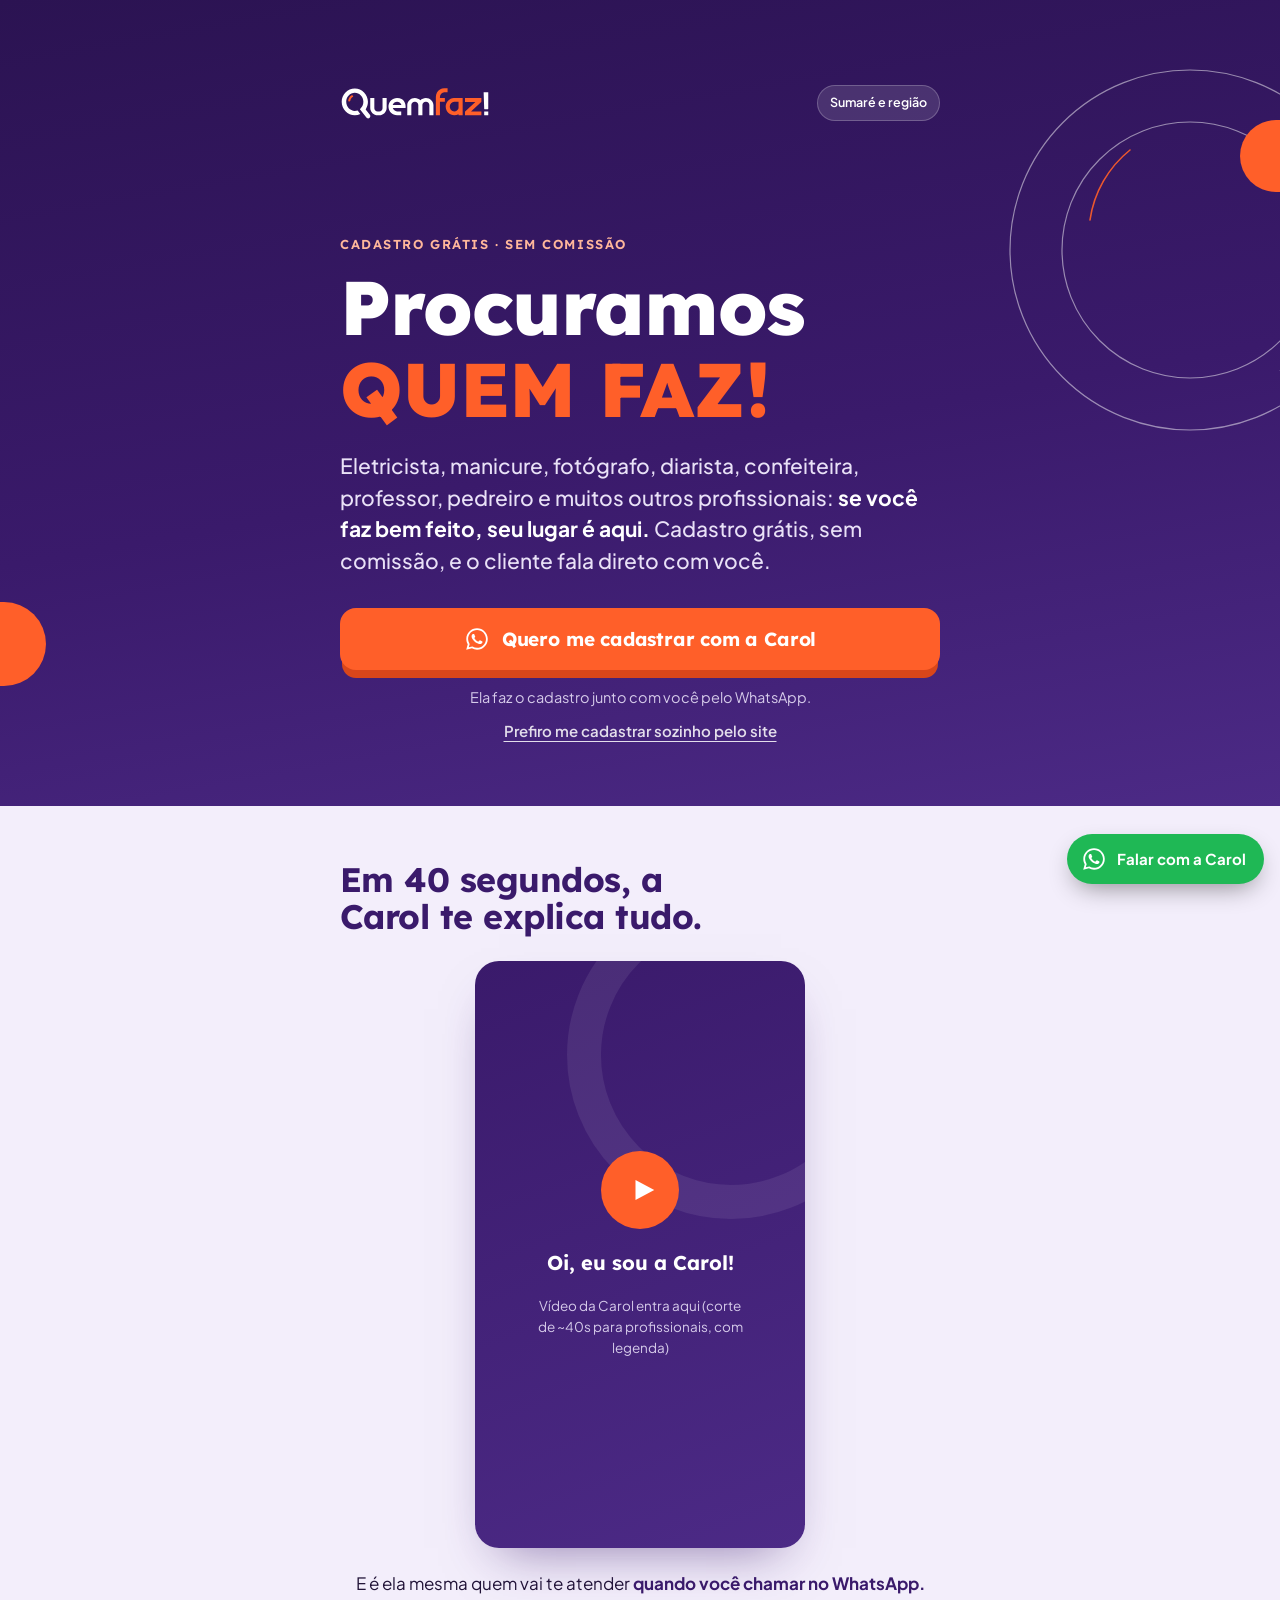
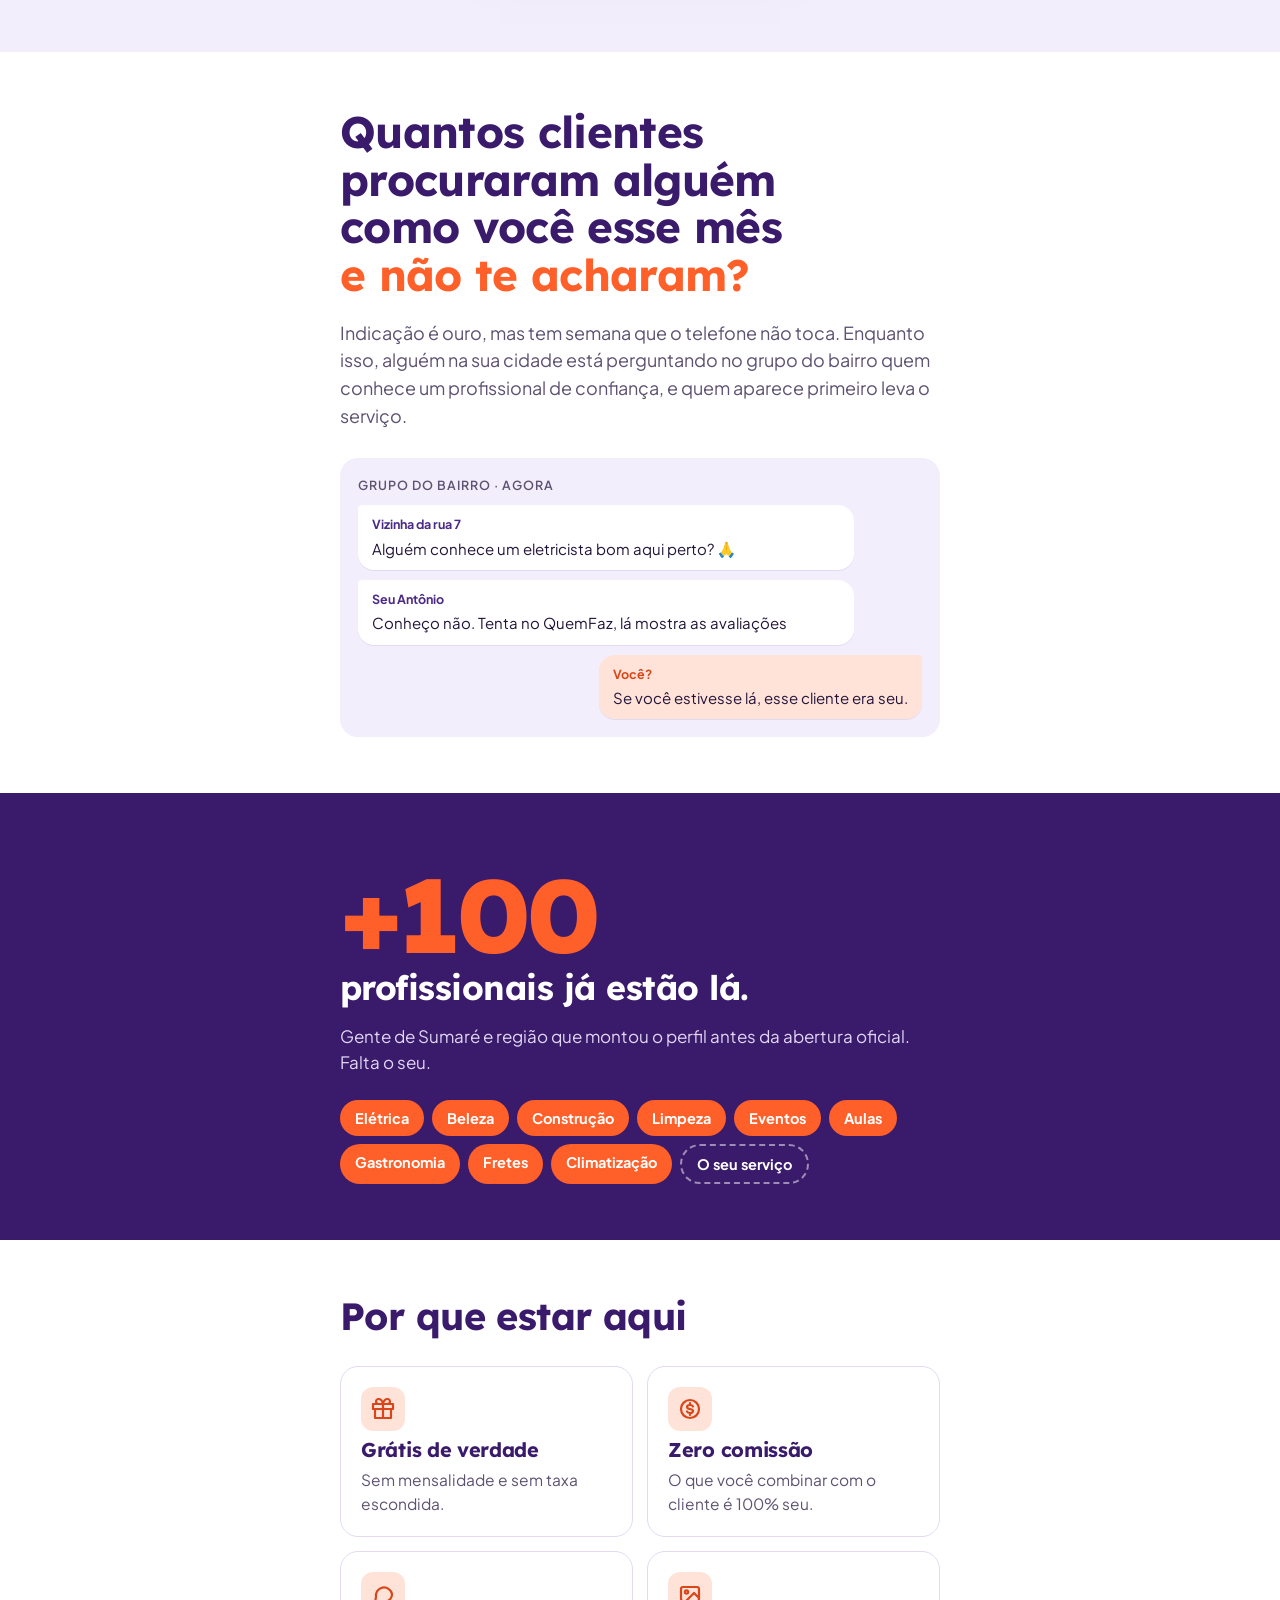
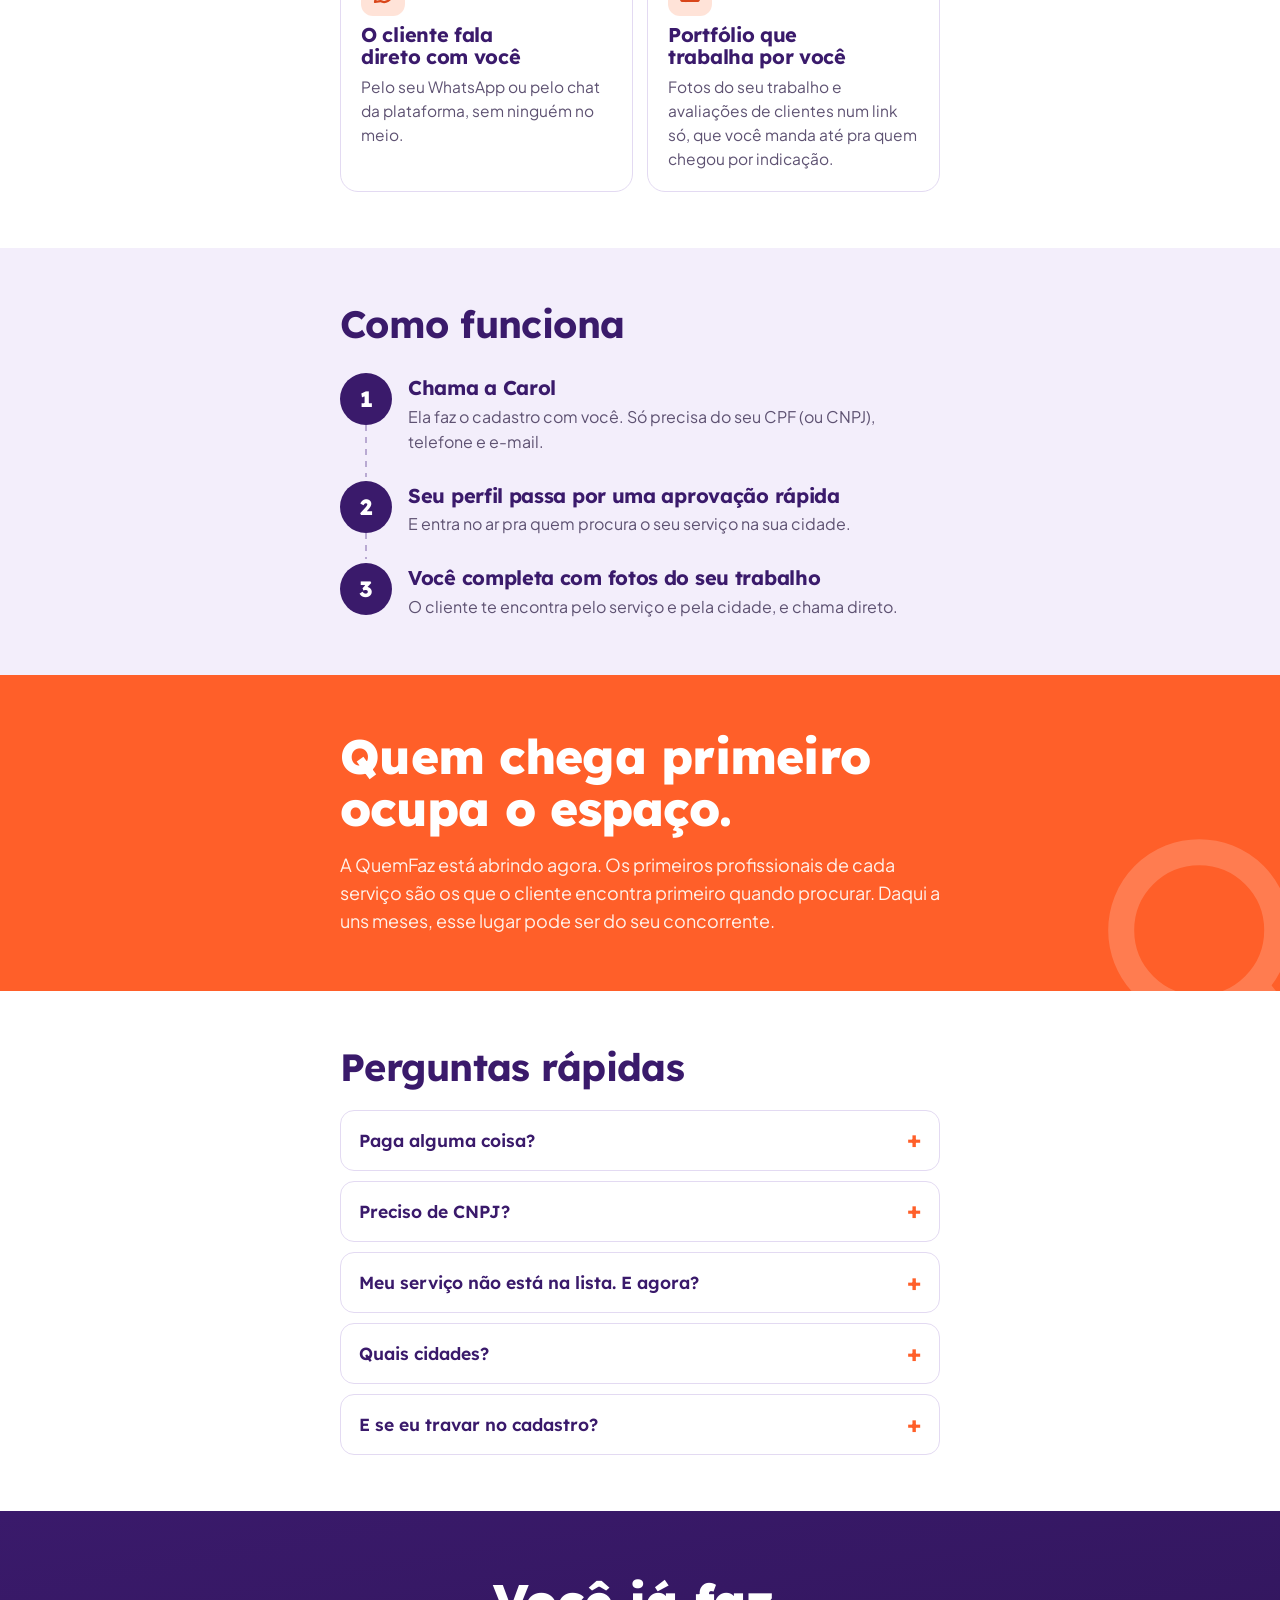
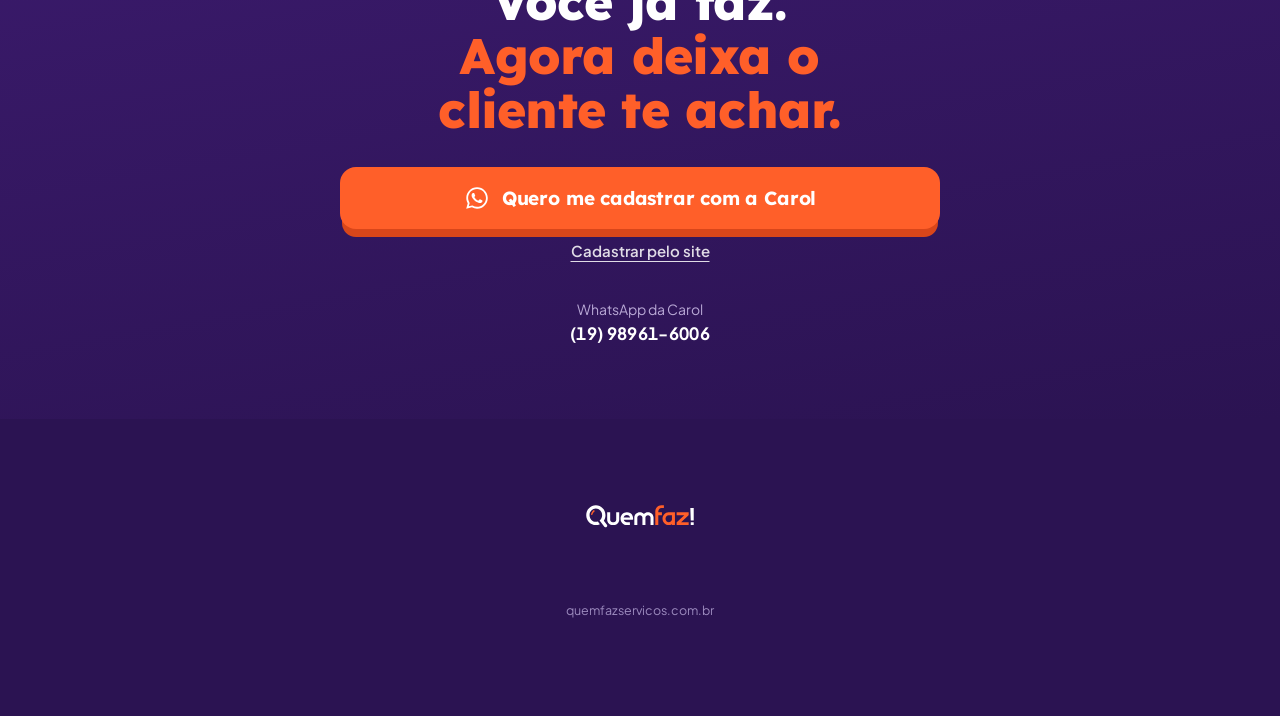
==== regional/index.html @ 9055f937 "Add files via upload" ====
<!doctype html><html><head><meta charset=utf8><meta name=viewport content="width=device-width,initial-scale=1,viewport-fit=cover"><style>:root{color-scheme:light;box-sizing:border-box;padding-top:env(safe-area-inset-top,0px);padding-bottom:env(safe-area-inset-bottom,0px)}html{scroll-padding-top:env(safe-area-inset-top,0px)}body{margin:0;padding:0;font:14px -apple-system,BlinkMacSystemFont,sans-serif;background:#fff;color:#000}img{max-width:100%}[hidden]:not([hidden=until-found i]){display:none!important}</style></head><body>
<title>Procuramos Quem Faz</title>
<meta name="claude:viewport-fit-sides" content="cover">
<link rel="preconnect" href="https://fonts.googleapis.com">
<link rel="preconnect" href="https://fonts.gstatic.com" crossorigin>
<link rel="stylesheet" href="https://fonts.googleapis.com/css2?family=Lexend:wght@500;600;700;800&family=Plus+Jakarta+Sans:wght@400;500;600;700&display=swap">
<style>
/* Layout: LP mobile-first em faixas de cor da marca (roxo / claro / laranja), uma coluna estreita, CTA de WhatsApp sempre à mão. Visual único da marca, sem modo escuro por escolha. */
:root{
  --roxo:#3A1A6B;
  --roxo-2:#4C2A86;
  --roxo-fundo:#2B1352;
  --laranja:#FF5F29;
  --laranja-escuro:#D9461A;
  --lilas:#F3EEFB;
  --papel:#FFFFFF;
  --tinta:#221438;
  --tinta-suave:#5E5272;
  --linha:#E3DAF2;
  --zap:#1FB855;
  --f-display:'Lexend', 'Plus Jakarta Sans', system-ui, sans-serif;
  --f-corpo:'Plus Jakarta Sans', system-ui, -apple-system, 'Segoe UI', sans-serif;
  color-scheme: light;
}
*{box-sizing:border-box}
body{margin:0;background:var(--papel);color:var(--tinta);font-family:var(--f-corpo);font-size:17px;line-height:1.55;-webkit-font-smoothing:antialiased}
h1,h2,h3{font-family:var(--f-display);text-wrap:balance;margin:0;line-height:1.08;letter-spacing:-.015em}
p{margin:0}
a{color:inherit}
:focus-visible{outline:3px solid var(--laranja);outline-offset:3px;border-radius:6px}

.faixa{padding-block:56px}
.miolo{max-width:640px;margin:0 auto;padding-left:max(20px, env(safe-area-inset-left, 0px));padding-right:max(20px, env(safe-area-inset-right, 0px))}
.olho{font-family:var(--f-display);font-size:13px;font-weight:600;letter-spacing:.12em;text-transform:uppercase}

/* ---------- Logo ---------- */
.logo{display:block;width:150px;height:auto;color:#fff}
.logo-roxo{color:var(--roxo)}

/* ---------- Botões ---------- */
.btn-zap{
  display:flex;align-items:center;justify-content:center;gap:12px;
  width:100%;min-height:62px;padding:14px 22px;border-radius:16px;
  background:var(--laranja);color:#fff;text-decoration:none;
  font-family:var(--f-display);font-weight:700;font-size:19px;letter-spacing:-.01em;
  box-shadow:0 10px 0 -2px var(--laranja-escuro);
  transition:transform .15s ease, box-shadow .15s ease;
}
.btn-zap:hover{transform:translateY(-2px);box-shadow:0 12px 0 -2px var(--laranja-escuro)}
.btn-zap:active{transform:translateY(4px);box-shadow:0 4px 0 -2px var(--laranja-escuro)}
.btn-zap svg{width:26px;height:26px;flex:none}
.apoio{font-size:14.5px;margin-top:16px;text-align:center}
.link-site{display:block;text-align:center;margin-top:10px;font-size:15px;font-weight:600;text-underline-offset:4px}

/* ---------- Hero ---------- */
.hero{background:linear-gradient(170deg,var(--roxo-fundo) 0%,var(--roxo) 55%,var(--roxo-2) 100%);color:#fff;position:relative;overflow:hidden;padding-block:28px 64px}
.lupa-fundo{position:absolute;right:-120px;top:40px;width:420px;height:auto;pointer-events:none;opacity:.9}
.pilula{position:absolute;background:var(--laranja);border-radius:0 60px 60px 0}
.pilula.p1{left:0;bottom:120px;width:46px;height:84px}
.pilula.p2{right:0;top:120px;width:40px;height:72px;border-radius:60px 0 0 60px}
.hero .miolo{position:relative;z-index:2}
.hero-topo{display:flex;align-items:center;justify-content:space-between;gap:12px;flex-wrap:wrap}
.selo{font-size:12.5px;font-weight:600;padding:7px 12px;border-radius:100px;background:rgba(255,255,255,.12);border:1px solid rgba(255,255,255,.22)}
.hero .olho{color:#FFB79B;margin-top:56px}
.hero h1{font-size:clamp(46px,13vw,76px);font-weight:800;margin-top:12px}
.hero h1 em{font-style:normal;color:var(--laranja);display:block}
.hero .h2{font-family:var(--f-corpo);font-size:clamp(18px,4.6vw,21px);line-height:1.5;color:#E9E1F7;margin-top:20px;font-weight:500}
.hero .h2 b{color:#fff;font-weight:700}
.hero .acao{margin-top:32px}
.hero .apoio{color:#D6CBEA}
.hero .link-site{color:#fff;opacity:.85}

/* ---------- Vídeo ---------- */
.video{background:var(--lilas)}
.video h2{font-size:clamp(26px,6.5vw,34px);color:var(--roxo)}
.video-moldura{
  margin:26px auto 0;width:100%;max-width:330px;aspect-ratio:9/16;border-radius:24px;
  background:linear-gradient(160deg,var(--roxo) 0%,var(--roxo-2) 100%);
  position:relative;overflow:hidden;display:flex;flex-direction:column;align-items:center;justify-content:center;gap:18px;color:#fff;text-align:center;padding:24px;
  box-shadow:0 24px 50px -24px rgba(58,26,107,.55)
}
.video-moldura::before{content:"";position:absolute;width:260px;height:260px;border-radius:50%;border:34px solid rgba(255,255,255,.08);top:-70px;right:-90px}
.play{width:78px;height:78px;border-radius:50%;background:var(--laranja);display:grid;place-items:center;position:relative;z-index:1}
.play svg{width:30px;height:30px;margin-left:5px}
.video-moldura .nota{font-size:13.5px;color:#D6CBEA;max-width:220px;position:relative;z-index:1}
.video-moldura .nome{font-family:var(--f-display);font-weight:700;font-size:20px;position:relative;z-index:1}
.legenda-video{margin-top:22px;text-align:center;font-size:17px;color:var(--tinta)}
.legenda-video b{color:var(--roxo)}

/* ---------- Provocação ---------- */
.provoca h2{font-size:clamp(30px,8vw,44px);color:var(--roxo)}
.provoca h2 span{color:var(--laranja)}
.provoca p{margin-top:20px;font-size:18px;color:var(--tinta-suave);max-width:58ch}
.grupo-bairro{
  margin-top:28px;background:var(--lilas);border-radius:18px;padding:18px;display:flex;flex-direction:column;gap:10px
}
.msg{background:#fff;border-radius:4px 16px 16px 16px;padding:10px 14px;font-size:15px;max-width:88%;box-shadow:0 1px 0 var(--linha)}
.msg small{display:block;font-weight:700;font-size:12.5px;color:var(--roxo-2);margin-bottom:2px}
.msg.voce{align-self:flex-end;border-radius:16px 4px 16px 16px;background:#FFE3D8}
.msg.voce small{color:var(--laranja-escuro)}
.grupo-topo{font-size:12.5px;font-weight:600;color:var(--tinta-suave);text-transform:uppercase;letter-spacing:.08em}

/* ---------- Prova social ---------- */
.prova{background:var(--roxo);color:#fff}
.prova .num{font-family:var(--f-display);font-weight:800;font-size:clamp(64px,18vw,104px);line-height:.95;color:var(--laranja);letter-spacing:-.03em}
.prova h2{font-size:clamp(26px,6.5vw,34px);margin-top:6px}
.prova p{margin-top:16px;color:#E1D6F3;font-size:17px}
.chips{display:flex;flex-wrap:wrap;gap:8px;margin-top:24px}
.chip{background:var(--laranja);color:#fff;font-weight:700;font-size:14.5px;padding:7px 15px;border-radius:100px}
.chip.vazio{background:transparent;border:2px dashed rgba(255,255,255,.5);color:#fff}
.ressalva{font-size:12.5px !important;color:#B9A9D6 !important;margin-top:18px !important}

/* ---------- Vantagens ---------- */
.vantagens h2{font-size:clamp(28px,7vw,38px);color:var(--roxo)}
.lista-v{display:grid;grid-template-columns:1fr;gap:14px;margin-top:28px}
@media(min-width:560px){.lista-v{grid-template-columns:1fr 1fr}}
.v{border:1.5px solid var(--linha);border-radius:18px;padding:20px;display:flex;flex-direction:column;gap:8px;min-width:0}
.v .ic{width:44px;height:44px;border-radius:12px;background:#FFE3D8;display:grid;place-items:center}
.v .ic svg{width:24px;height:24px;stroke:var(--laranja-escuro);fill:none;stroke-width:2.2;stroke-linecap:round;stroke-linejoin:round}
.v h3{font-size:20px;color:var(--roxo)}
.v p{font-size:15.5px;color:var(--tinta-suave)}
.v.destaque{background:var(--lilas);border-color:transparent}
@media(min-width:560px){.v.destaque{grid-column:1/-1}}

/* ---------- Como funciona ---------- */
.como{background:var(--lilas)}
.como h2{font-size:clamp(28px,7vw,38px);color:var(--roxo)}
.passos{list-style:none;margin:28px 0 0;padding:0;display:flex;flex-direction:column;gap:0}
.passo{display:grid;grid-template-columns:52px 1fr;gap:16px;position:relative;padding-bottom:26px}
.passo:last-child{padding-bottom:0}
.passo:not(:last-child)::after{content:"";position:absolute;left:25px;top:52px;bottom:4px;width:2px;background:repeating-linear-gradient(var(--roxo-2) 0 6px,transparent 6px 12px);opacity:.35}
.bolinha{width:52px;height:52px;border-radius:50%;background:var(--roxo);color:#fff;font-family:var(--f-display);font-weight:800;font-size:22px;display:grid;place-items:center}
.passo h3{font-size:20px;color:var(--roxo);margin-top:4px}
.passo p{font-size:16px;color:var(--tinta-suave);margin-top:6px}

/* ---------- Urgência ---------- */
.urgencia{background:var(--laranja);color:#fff;position:relative;overflow:hidden}
.urgencia h2{font-size:clamp(32px,8.5vw,48px);font-weight:800}
.urgencia p{margin-top:16px;font-size:18px;max-width:52ch;color:#FFF1EA}
.urgencia .miolo{position:relative;z-index:1}
.lupa-urg{position:absolute;right:-70px;bottom:-90px;width:260px;opacity:.18}

/* ---------- FAQ ---------- */
.faq h2{font-size:clamp(28px,7vw,38px);color:var(--roxo)}
.perguntas{margin-top:22px;display:flex;flex-direction:column;gap:10px}
details{border:1.5px solid var(--linha);border-radius:14px;padding:0 18px;background:#fff}
details[open]{border-color:var(--roxo-2)}
summary{cursor:pointer;list-style:none;font-family:var(--f-display);font-weight:600;font-size:17.5px;color:var(--roxo);padding:16px 30px 16px 0;position:relative}
summary::-webkit-details-marker{display:none}
summary::after{content:"+";position:absolute;right:0;top:50%;transform:translateY(-50%);font-size:24px;color:var(--laranja);font-weight:700;transition:transform .2s}
details[open] summary::after{transform:translateY(-50%) rotate(45deg)}
details p{padding-bottom:16px;color:var(--tinta-suave);font-size:16px}

/* ---------- Fechamento ---------- */
.fecho{background:linear-gradient(170deg,var(--roxo) 0%,var(--roxo-fundo) 100%);color:#fff;text-align:center;padding-block:64px 72px}
.fecho h2{font-size:clamp(32px,9vw,50px);font-weight:800}
.fecho h2 em{font-style:normal;color:var(--laranja)}
.fecho .acao{margin-top:30px}
.fecho .apoio{color:#D6CBEA}
.fecho .link-site{color:#fff;opacity:.85}
.contato{margin-top:36px;font-size:14px;color:#B9A9D6}
.contato strong{color:#fff;font-size:17px;user-select:all;font-variant-numeric:tabular-nums;letter-spacing:.02em}
.rodape{background:var(--roxo-fundo);color:#9C8BBE;font-size:12.5px;text-align:center;padding-block:22px 96px}
.rodape .logo{width:110px;margin:0 auto 10px}

/* ---------- WhatsApp flutuante ---------- */
.zap-flutua{
  position:fixed;z-index:20;
  right:calc(16px + env(safe-area-inset-right, 0px));
  bottom:calc(16px + env(safe-area-inset-bottom, 0px));
  display:flex;align-items:center;gap:10px;
  background:var(--zap);color:#fff;text-decoration:none;font-weight:700;font-size:15px;
  padding:12px 18px 12px 14px;border-radius:100px;box-shadow:0 10px 26px -8px rgba(0,0,0,.45)
}
.zap-flutua svg{width:26px;height:26px}

@media (prefers-reduced-motion: reduce){*{transition:none !important;animation:none !important}}
</style>

<!-- Símbolos reutilizáveis -->
<svg width="0" height="0" style="position:absolute" aria-hidden="true">
  <symbol id="logo-qf" viewBox="76 118 584 128">
    <path fill="currentColor" d="M 241.605469 162.082031 L 257.613281 162.082031 L 257.613281 201.582031 C 257.613281 217.285156 244.390625 230.082031 228.175781 230.082031 L 223.214844 230.082031 C 206.992188 230.082031 193.769531 217.285156 193.769531 201.582031 L 193.769531 162.082031 L 209.679688 162.082031 L 209.679688 202.285156 C 209.679688 209.082031 215.464844 214.683594 222.488281 214.683594 L 228.894531 214.683594 C 235.921875 214.683594 241.605469 209.082031 241.605469 202.285156 Z"/>
    <path fill="#FF5F29" d="M 625.84375 177.648438 L 586.171875 214.75 L 626.464844 214.75 L 626.464844 230.148438 L 562.621094 230.148438 L 562.621094 215.25 L 563.238281 214.75 L 602.910156 177.648438 L 562.621094 177.648438 L 562.621094 162.148438 L 626.464844 162.148438 L 626.464844 177.050781 Z"/>
    <path fill="currentColor" d="M 410.4375 162.082031 L 410.335938 162.082031 C 401.878906 162.082031 394.257812 165.585938 388.878906 171.144531 C 383.5 165.585938 375.878906 162.082031 367.417969 162.082031 L 367.316406 162.082031 C 351.101562 162.082031 337.878906 174.882812 337.878906 190.582031 L 337.878906 230.082031 L 353.785156 230.082031 L 353.785156 189.882812 C 353.785156 183.082031 359.570312 177.582031 366.597656 177.582031 L 368.140625 177.582031 C 375.164062 177.582031 380.847656 183.082031 380.847656 189.882812 L 380.847656 230.082031 L 396.863281 230.082031 L 396.863281 190.582031 C 396.863281 190.308594 396.828125 190.039062 396.820312 189.765625 C 396.886719 183.019531 402.632812 177.582031 409.617188 177.582031 L 411.160156 177.582031 C 418.183594 177.582031 423.867188 183.082031 423.867188 189.882812 L 423.867188 230.082031 L 439.882812 230.082031 L 439.882812 190.582031 C 439.882812 174.882812 426.660156 162.082031 410.4375 162.082031"/>
    <path fill="#FF5F29" d="M 494.867188 139.90625 L 494.867188 124.457031 L 482.339844 124.457031 L 482.339844 124.453125 C 482.332031 124.453125 482.320312 124.457031 482.308594 124.457031 L 482.289062 124.457031 C 475.972656 124.542969 470.140625 126.335938 465.203125 129.457031 C 455.597656 135.457031 449.191406 146.15625 449.191406 158.457031 L 449.191406 230.082031 L 465.101562 230.082031 L 465.101562 177.582031 L 484.3125 177.582031 L 484.3125 162.082031 L 465.089844 162.082031 L 465.089844 158.457031 C 465.089844 148.328125 472.800781 140.152344 482.289062 139.882812 L 482.289062 139.90625 Z"/>
    <path fill="#FF5F29" d="M 537.523438 202.140625 C 535.148438 209.433594 528.6875 214.683594 520.992188 214.683594 C 511.382812 214.683594 503.429688 206.382812 503.429688 196.085938 C 503.429688 185.992188 511.222656 177.792969 520.691406 177.617188 L 537.554688 177.617188 L 537.554688 202.140625 Z M 553.566406 162.085938 L 553.566406 162.082031 L 519.191406 162.082031 L 519.191406 162.175781 C 501.539062 163.132812 487.519531 177.902344 487.519531 196.085938 C 487.519531 214.882812 502.496094 230.085938 520.992188 230.085938 C 527.140625 230.085938 532.761719 228.410156 537.554688 225.503906 L 537.554688 230.085938 L 553.566406 230.085938 Z"/>
    <path fill="#FF5F29" d="M 116.132812 156.148438 C 111.761719 160.523438 108.976562 166.066406 108.078125 172.070312 C 107.742188 174.320312 109.453125 176.359375 111.726562 176.359375 L 112.332031 176.359375 C 114.199219 176.359375 115.699219 174.949219 115.992188 173.101562 C 116.664062 168.835938 118.660156 164.902344 121.773438 161.785156 C 122.910156 160.648438 124.160156 159.65625 125.5 158.824219 C 127.039062 157.871094 127.726562 156 127.023438 154.335938 L 126.746094 153.683594 C 125.859375 151.59375 123.316406 150.800781 121.382812 151.992188 C 119.488281 153.15625 117.734375 154.546875 116.132812 156.148438"/>
    <path fill="currentColor" d="M 281.191406 189.632812 L 281.457031 188.957031 C 284.261719 181.742188 290.824219 177.082031 298.175781 177.082031 C 305.515625 177.082031 312.0625 181.742188 314.851562 188.957031 L 315.117188 189.632812 Z M 298.175781 162.082031 C 279.683594 162.082031 264.707031 177.28125 264.707031 196.082031 C 264.707031 214.882812 279.683594 230.082031 298.175781 230.082031 C 298.378906 230.082031 298.574219 230.085938 298.777344 230.082031 L 314.390625 230.082031 L 314.390625 214.65625 L 298.777344 214.65625 L 298.777344 214.640625 C 298.574219 214.648438 298.378906 214.648438 298.175781 214.648438 C 290.429688 214.648438 283.765625 209.28125 281.46875 201.792969 L 328.78125 201.792969 C 330.296875 201.792969 331.527344 200.605469 331.617188 199.09375 C 332.386719 185.777344 327.082031 162.082031 298.175781 162.082031"/>
    <path fill="currentColor" d="M 192.308594 228.054688 L 175.90625 206.980469 C 181.46875 198.617188 184.769531 188.515625 184.769531 177.582031 C 184.769531 148.582031 161.832031 125.082031 133.625 125.082031 C 105.429688 125.082031 82.59375 148.582031 82.59375 177.582031 C 82.59375 206.582031 105.429688 230.082031 133.625 230.082031 C 141.355469 230.082031 148.632812 228.273438 155.15625 225.164062 L 146.210938 213.476562 C 146.234375 213.46875 146.261719 213.453125 146.289062 213.445312 L 144.390625 210.964844 C 141 212.1875 137.382812 212.886719 133.597656 212.886719 C 115.15625 212.886719 100.207031 197.078125 100.207031 177.582031 C 100.207031 158.085938 115.15625 142.28125 133.597656 142.28125 C 152.042969 142.28125 166.992188 158.085938 166.992188 177.582031 C 166.992188 189.214844 161.648438 199.496094 153.4375 205.921875 L 178.695312 238.710938 C 179.34375 239.550781 180.128906 240.226562 181 240.730469 C 183.871094 242.476562 187.605469 242.460938 190.5 240.402344 C 194.503906 237.546875 195.324219 231.933594 192.308594 228.054688"/>
    <path fill="currentColor" d="M 637.398438 228.933594 L 637.398438 214.742188 L 653.214844 214.742188 L 653.214844 228.933594 C 653.214844 229.601562 652.675781 230.140625 652.011719 230.140625 L 638.605469 230.140625 C 637.941406 230.140625 637.398438 229.601562 637.398438 228.933594 M 637.398438 204.640625 L 635.203125 139.90625 L 653.214844 139.90625 L 653.214844 204.640625 C 653.214844 205.308594 652.675781 205.847656 652.011719 205.847656 L 638.605469 205.847656 C 637.9375 205.847656 637.398438 205.308594 637.398438 204.640625"/>
  </symbol>
  <symbol id="ic-zap" viewBox="0 0 24 24">
    <path fill="currentColor" d="M12.04 2C6.58 2 2.13 6.45 2.13 11.91c0 1.75.46 3.45 1.32 4.95L2.05 22l5.25-1.38c1.45.79 3.08 1.21 4.74 1.21 5.46 0 9.91-4.45 9.91-9.91C21.95 6.45 17.5 2 12.04 2zm0 18.15c-1.48 0-2.93-.4-4.2-1.15l-.3-.18-3.12.82.83-3.04-.2-.31a8.2 8.2 0 0 1-1.26-4.38c0-4.54 3.7-8.24 8.25-8.24 4.54 0 8.24 3.7 8.24 8.24 0 4.55-3.7 8.24-8.24 8.24zm4.52-6.16c-.25-.12-1.47-.72-1.69-.81-.23-.08-.39-.12-.56.12-.17.25-.64.81-.78.97-.14.17-.29.19-.54.06-.25-.12-1.05-.39-1.99-1.23-.74-.66-1.23-1.47-1.38-1.72-.14-.25-.02-.38.11-.51.11-.11.25-.29.37-.43.13-.15.17-.25.25-.42.08-.17.04-.31-.02-.43-.06-.12-.56-1.34-.76-1.84-.2-.48-.41-.42-.56-.43h-.48c-.17 0-.43.06-.66.31-.23.25-.86.85-.86 2.07 0 1.22.89 2.4 1.01 2.56.12.17 1.75 2.67 4.23 3.74.59.26 1.05.41 1.41.52.59.19 1.13.16 1.56.1.48-.07 1.47-.6 1.67-1.18.21-.58.21-1.07.14-1.18-.06-.11-.22-.17-.47-.29z"/>
  </symbol>
</svg>

<header class="hero">
  <svg class="lupa-fundo" viewBox="0 0 420 520" aria-hidden="true" fill="none">
    <circle cx="210" cy="210" r="180" stroke="rgba(255,255,255,.55)" stroke-width="1.2"/>
    <circle cx="210" cy="210" r="128" stroke="rgba(255,255,255,.55)" stroke-width="1.2"/>
    <path d="M150 110 a110 110 0 0 0 -40 70" stroke="#FF5F29" stroke-width="1.6" stroke-linecap="round"/>
    <path d="M300 330 L410 480" stroke="rgba(255,255,255,.55)" stroke-width="1.2"/>
    <path d="M335 300 L440 440" stroke="rgba(255,255,255,.55)" stroke-width="1.2"/>
  </svg>
  <span class="pilula p1" aria-hidden="true"></span>
  <span class="pilula p2" aria-hidden="true"></span>

  <div class="miolo">
    <div class="hero-topo">
      <svg class="logo" role="img" aria-label="QuemFaz!"><use href="#logo-qf"/></svg>
      <span class="selo">Sumaré e região</span>
    </div>

    <p class="olho">Cadastro grátis · sem comissão</p>
    <h1>Procuramos <em>QUEM FAZ!</em></h1>
    <p class="h2">Eletricista, manicure, fotógrafo, diarista, confeiteira, professor, pedreiro e muitos outros profissionais: <b>se você faz bem feito, seu lugar é aqui.</b> Cadastro grátis, sem comissão, e o cliente fala direto com você.</p>

    <div class="acao">
      <a class="btn-zap" id="cta-topo" href="https://wa.me/5519989616006?text=Oi%20Carol%2C%20vim%20pela%20p%C3%A1gina%20e%20quero%20me%20cadastrar%20no%20QuemFaz" target="_blank" rel="noopener">
        <svg aria-hidden="true"><use href="#ic-zap"/></svg>
        Quero me cadastrar com a Carol
      </a>
      <p class="apoio">Ela faz o cadastro junto com você pelo WhatsApp.</p>
      <a class="link-site" id="site-topo" href="https://quemfazservicos.com.br/" target="_blank" rel="noopener">Prefiro me cadastrar sozinho pelo site</a>
    </div>
  </div>
</header>

<main>

  <section class="faixa video" aria-labelledby="t-video">
    <div class="miolo">
      <h2 id="t-video">Em 40 segundos, a Carol te explica tudo.</h2>
      <div class="video-moldura" role="img" aria-label="Espaço do vídeo de apresentação da Carol">
        <div class="play" aria-hidden="true"><svg viewBox="0 0 24 24"><path fill="#fff" d="M6 4l15 8-15 8z"/></svg></div>
        <p class="nome">Oi, eu sou a Carol!</p>
        <p class="nota">Vídeo da Carol entra aqui (corte de ~40s para profissionais, com legenda)</p>
      </div>
      <p class="legenda-video">E é ela mesma quem vai te atender <b>quando você chamar no WhatsApp.</b></p>
    </div>
  </section>

  <section class="faixa provoca" aria-labelledby="t-provoca">
    <div class="miolo">
      <h2 id="t-provoca">Quantos clientes procuraram alguém como você esse mês <span>e não te acharam?</span></h2>
      <p>Indicação é ouro, mas tem semana que o telefone não toca. Enquanto isso, alguém na sua cidade está perguntando no grupo do bairro quem conhece um profissional de confiança, e quem aparece primeiro leva o serviço.</p>
      <div class="grupo-bairro" aria-hidden="true">
        <span class="grupo-topo">Grupo do bairro · agora</span>
        <div class="msg"><small>Vizinha da rua 7</small>Alguém conhece um eletricista bom aqui perto? 🙏</div>
        <div class="msg"><small>Seu Antônio</small>Conheço não. Tenta no QuemFaz, lá mostra as avaliações</div>
        <div class="msg voce"><small>Você?</small>Se você estivesse lá, esse cliente era seu.</div>
      </div>
    </div>
  </section>

  <section class="faixa prova" aria-labelledby="t-prova">
    <div class="miolo">
      <p class="num">+100</p>
      <h2 id="t-prova">profissionais já estão lá.</h2>
      <p>Gente de Sumaré e região que montou o perfil antes da abertura oficial. Falta o seu.</p>
      <div class="chips">
        <span class="chip">Elétrica</span><span class="chip">Beleza</span><span class="chip">Construção</span><span class="chip">Limpeza</span><span class="chip">Eventos</span><span class="chip">Aulas</span><span class="chip">Gastronomia</span><span class="chip">Fretes</span><span class="chip">Climatização</span><span class="chip vazio">O seu serviço</span>
      </div>
    </div>
  </section>

  <section class="faixa vantagens" aria-labelledby="t-vant">
    <div class="miolo">
      <h2 id="t-vant">Por que estar aqui</h2>
      <div class="lista-v">
        <div class="v">
          <span class="ic"><svg viewBox="0 0 24 24"><path d="M20 12v9H4v-9M2 7h20v5H2zM12 21V7M12 7H7.5a2.5 2.5 0 0 1 0-5C11 2 12 7 12 7zM12 7h4.5a2.5 2.5 0 0 0 0-5C13 2 12 7 12 7z"/></svg></span>
          <h3>Grátis de verdade</h3>
          <p>Sem mensalidade e sem taxa escondida.</p>
        </div>
        <div class="v">
          <span class="ic"><svg viewBox="0 0 24 24"><circle cx="12" cy="12" r="9"/><path d="M15 9.5c-.5-1-1.6-1.5-3-1.5-1.7 0-3 .8-3 2s1.3 1.7 3 2 3 .8 3 2-1.3 2-3 2c-1.4 0-2.5-.5-3-1.5M12 6v2M12 16v2"/></svg></span>
          <h3>Zero comissão</h3>
          <p>O que você combinar com o cliente é 100% seu.</p>
        </div>
        <div class="v">
          <span class="ic"><svg viewBox="0 0 24 24"><path d="M21 12a8 8 0 0 1-11.6 7.1L4 20l1-4.7A8 8 0 1 1 21 12z"/></svg></span>
          <h3>O cliente fala direto com você</h3>
          <p>Pelo seu WhatsApp ou pelo chat da plataforma, sem ninguém no meio.</p>
        </div>
        <div class="v">
          <span class="ic"><svg viewBox="0 0 24 24"><rect x="3" y="5" width="18" height="14" rx="2"/><circle cx="8.5" cy="10" r="1.6"/><path d="M21 16l-5-5-8 8"/></svg></span>
          <h3>Portfólio que trabalha por você</h3>
          <p>Fotos do seu trabalho e avaliações de clientes num link só, que você manda até pra quem chegou por indicação.</p>
        </div>
      </div>
    </div>
  </section>

  <section class="faixa como" aria-labelledby="t-como">
    <div class="miolo">
      <h2 id="t-como">Como funciona</h2>
      <ol class="passos">
        <li class="passo">
          <span class="bolinha">1</span>
          <div><h3>Chama a Carol</h3><p>Ela faz o cadastro com você. Só precisa do seu CPF (ou CNPJ), telefone e e-mail.</p></div>
        </li>
        <li class="passo">
          <span class="bolinha">2</span>
          <div><h3>Seu perfil passa por uma aprovação rápida</h3><p>E entra no ar pra quem procura o seu serviço na sua cidade.</p></div>
        </li>
        <li class="passo">
          <span class="bolinha">3</span>
          <div><h3>Você completa com fotos do seu trabalho</h3><p>O cliente te encontra pelo serviço e pela cidade, e chama direto.</p></div>
        </li>
      </ol>
    </div>
  </section>

  <section class="faixa urgencia" aria-labelledby="t-urg">
    <svg class="lupa-urg" viewBox="0 0 100 100" aria-hidden="true"><circle cx="42" cy="42" r="30" fill="none" stroke="#fff" stroke-width="10"/><path d="M64 64l24 30" stroke="#fff" stroke-width="10" stroke-linecap="round"/></svg>
    <div class="miolo">
      <h2 id="t-urg">Quem chega primeiro ocupa o espaço.</h2>
      <p>A QuemFaz está abrindo agora. Os primeiros profissionais de cada serviço são os que o cliente encontra primeiro quando procurar. Daqui a uns meses, esse lugar pode ser do seu concorrente.</p>
    </div>
  </section>

  <section class="faixa faq" aria-labelledby="t-faq">
    <div class="miolo">
      <h2 id="t-faq">Perguntas rápidas</h2>
      <div class="perguntas">
        <details><summary>Paga alguma coisa?</summary><p>Nada. Nem pra entrar, nem pra ficar, nem comissão no serviço.</p></details>
        <details><summary>Preciso de CNPJ?</summary><p>Não. Dá pra se cadastrar só com CPF.</p></details>
        <details><summary>Meu serviço não está na lista. E agora?</summary><p>Escolhe o mais próximo e sugere a sua categoria. A Carol te ajuda nisso.</p></details>
        <details><summary>Quais cidades?</summary><p>Sumaré, Hortolândia, Americana, Nova Odessa e região.</p></details>
        <details><summary>E se eu travar no cadastro?</summary><p>Chama a Carol no WhatsApp. Ela resolve com você.</p></details>
      </div>
    </div>
  </section>

  <section class="fecho" aria-labelledby="t-fecho">
    <div class="miolo">
      <h2 id="t-fecho">Você já faz. <em>Agora deixa o cliente te achar.</em></h2>
      <div class="acao">
        <a class="btn-zap" id="cta-fim" href="https://wa.me/5519989616006?text=Oi%20Carol%2C%20vim%20pela%20p%C3%A1gina%20e%20quero%20me%20cadastrar%20no%20QuemFaz" target="_blank" rel="noopener">
          <svg aria-hidden="true"><use href="#ic-zap"/></svg>
          Quero me cadastrar com a Carol
        </a>
        <a class="link-site" id="site-fim" href="https://quemfazservicos.com.br/" target="_blank" rel="noopener">Cadastrar pelo site</a>
      </div>
      <p class="contato">WhatsApp da Carol<br><strong>(19) 98961-6006</strong></p>
    </div>
  </section>
</main>

<footer class="rodape">
  <div class="miolo">
    <svg class="logo" role="img" aria-label="QuemFaz!"><use href="#logo-qf"/></svg>
    quemfazservicos.com.br
  </div>
</footer>

<a class="zap-flutua" id="zap-flutua" href="https://wa.me/5519989616006?text=Oi%20Carol%2C%20vim%20pela%20p%C3%A1gina%20e%20quero%20me%20cadastrar%20no%20QuemFaz" target="_blank" rel="noopener" aria-label="Falar com a Carol no WhatsApp">
  <svg aria-hidden="true"><use href="#ic-zap"/></svg>
  Falar com a Carol
</a>

</body></html>
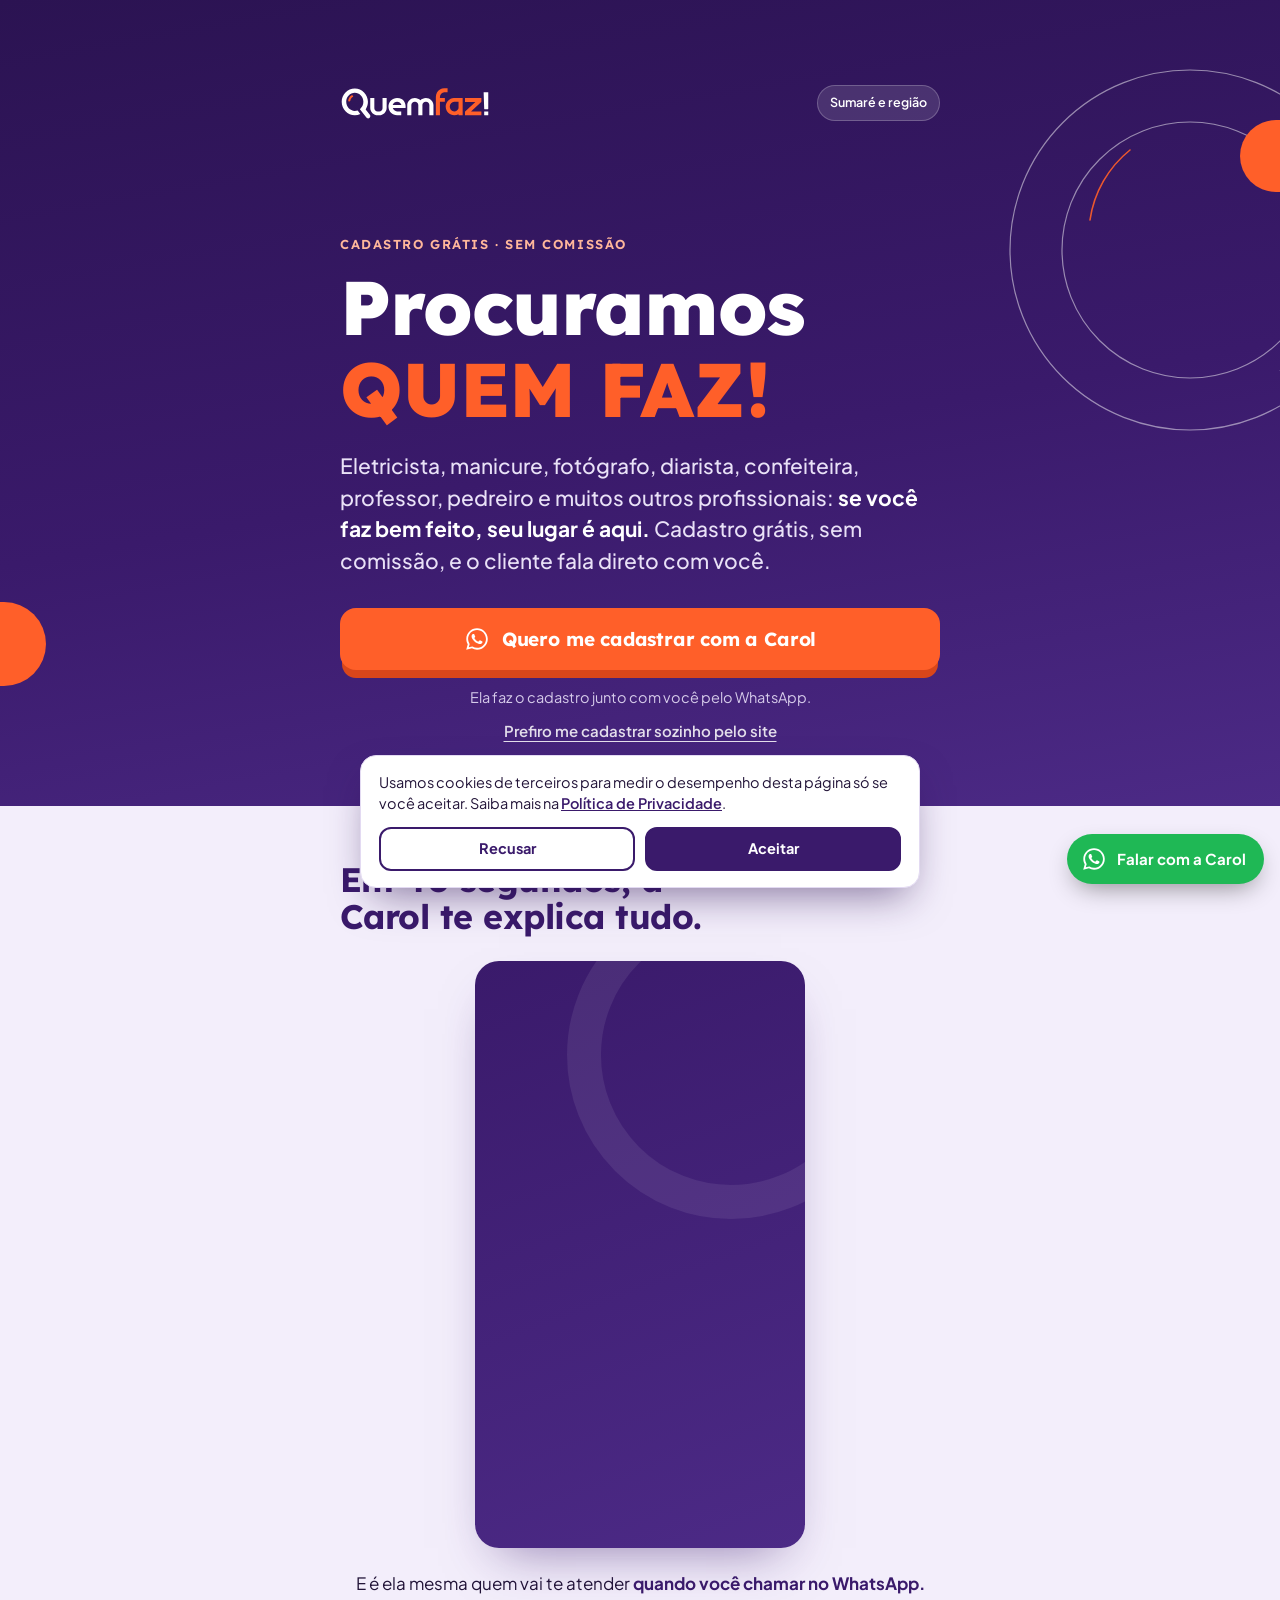
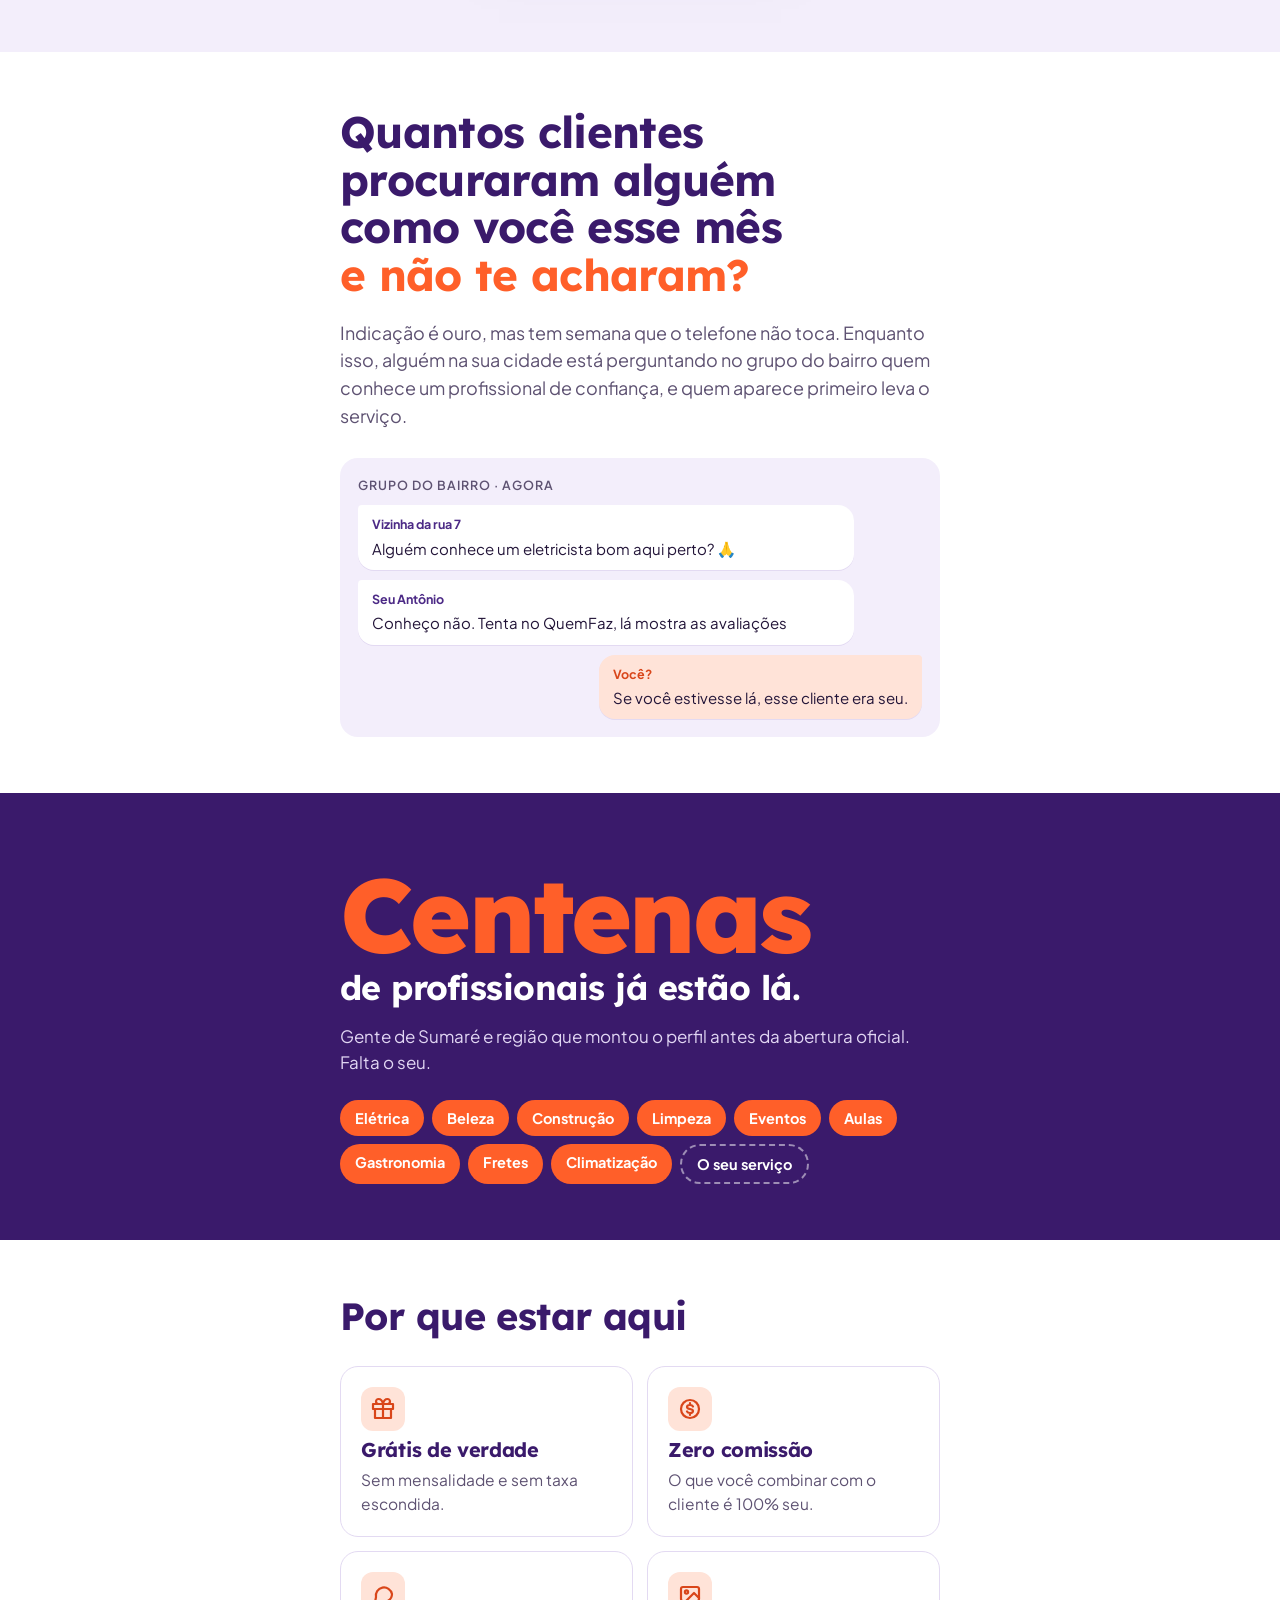
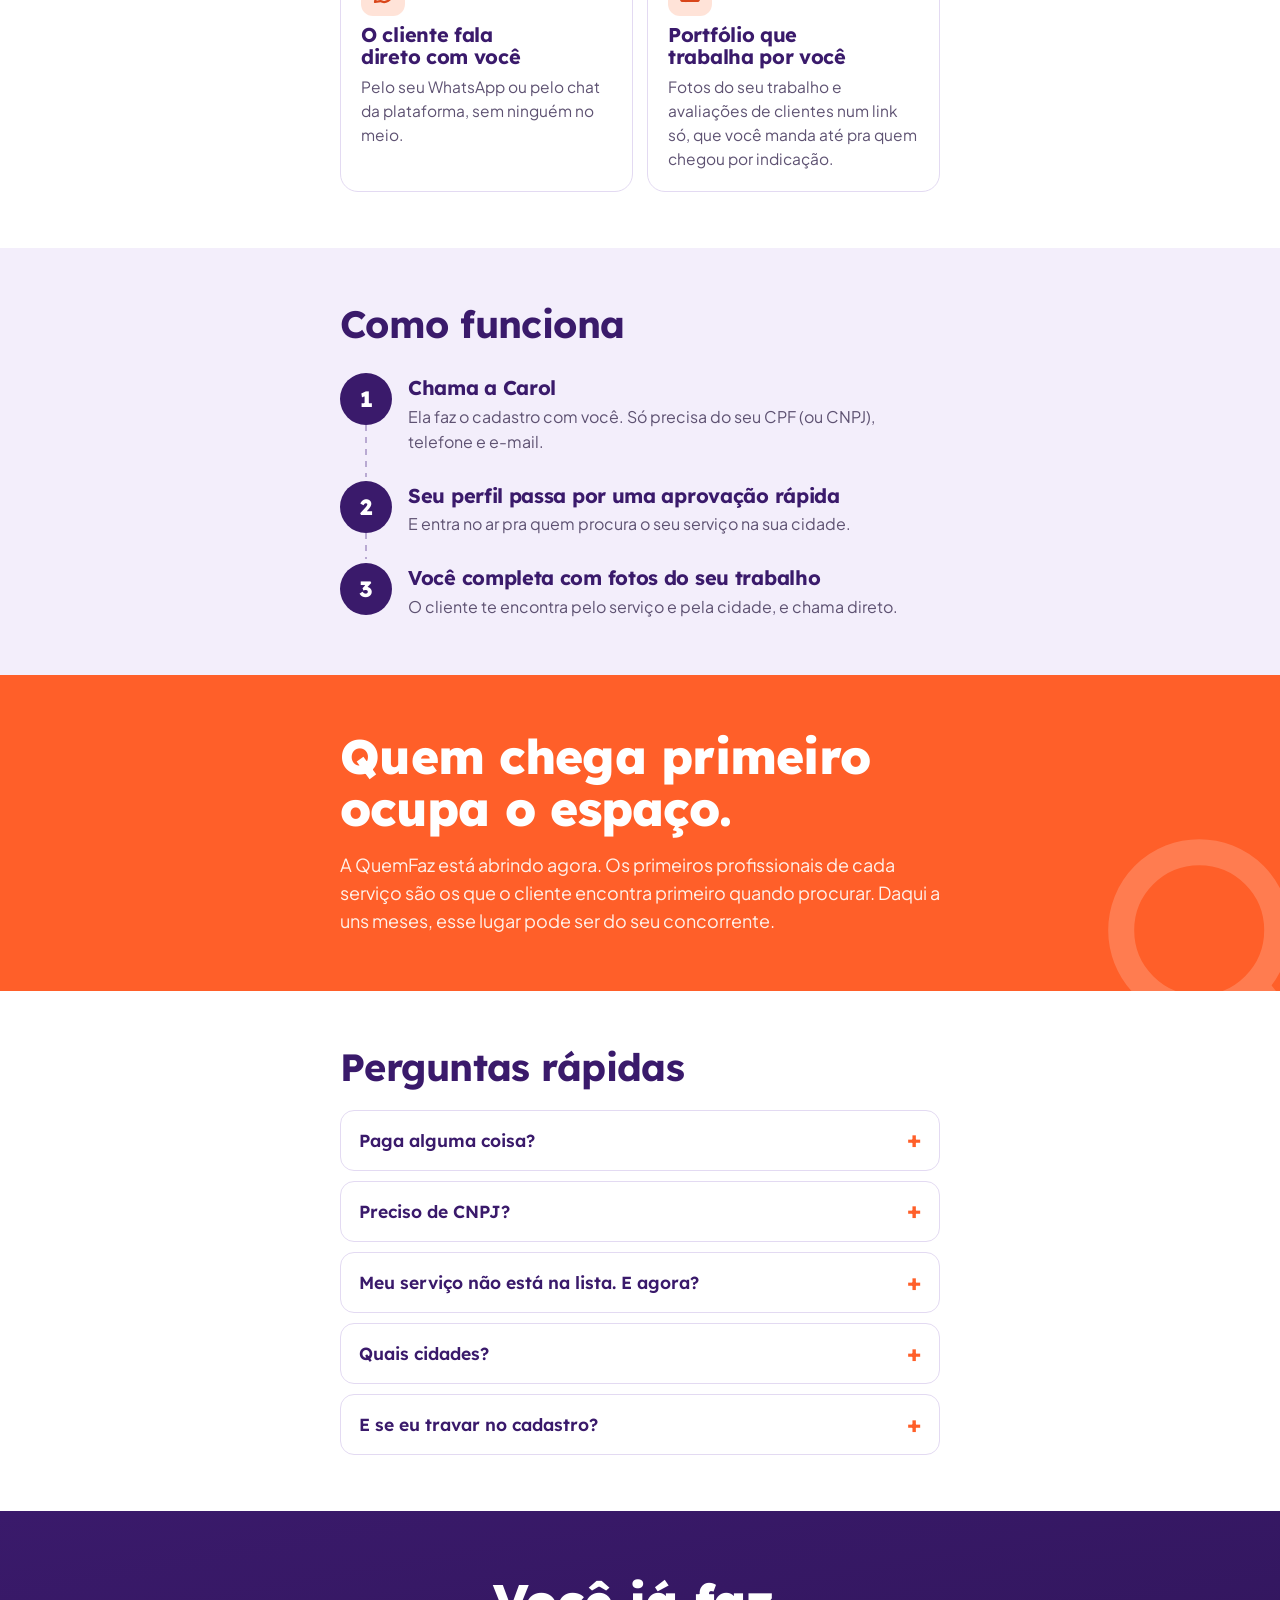
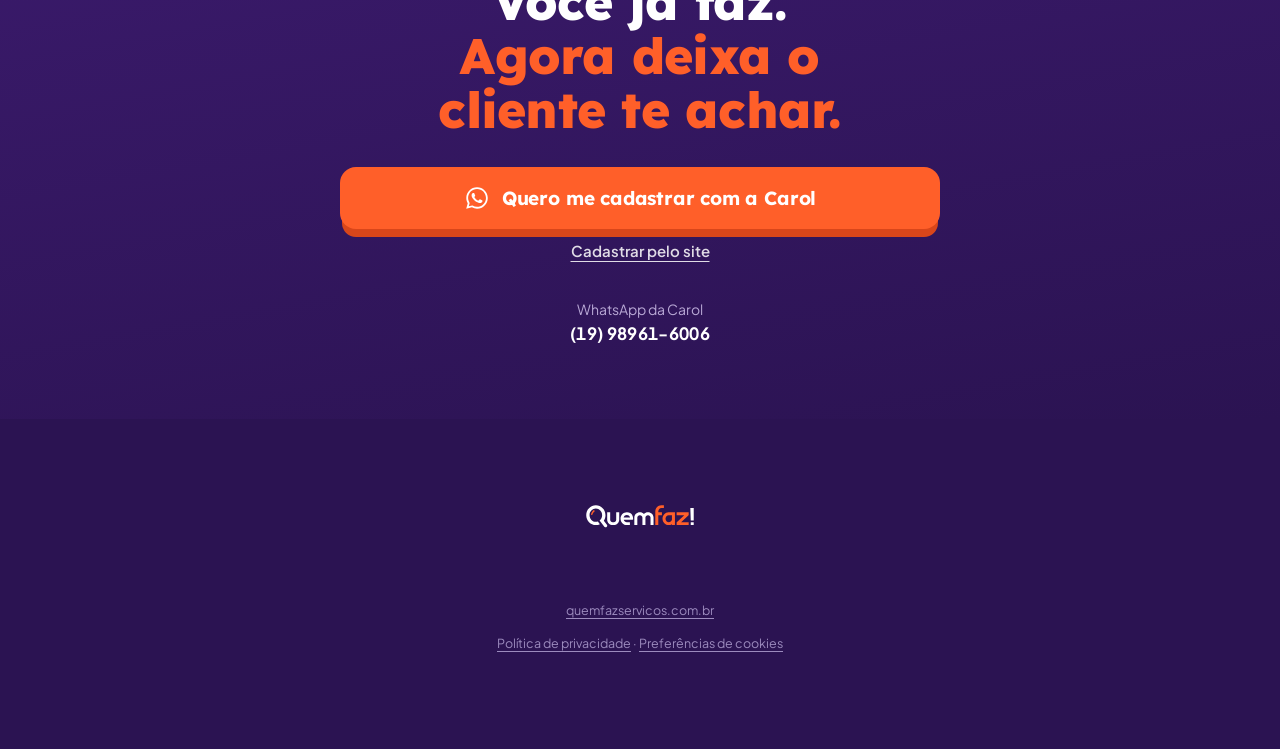
==== commit 52c24f14: "Add files via upload" ====
--- a/regional/index.html
+++ b/regional/index.html
@@ -1,6 +1,121 @@
-<!doctype html><html><head><meta charset=utf8><meta name=viewport content="width=device-width,initial-scale=1,viewport-fit=cover"><style>:root{color-scheme:light;box-sizing:border-box;padding-top:env(safe-area-inset-top,0px);padding-bottom:env(safe-area-inset-bottom,0px)}html{scroll-padding-top:env(safe-area-inset-top,0px)}body{margin:0;padding:0;font:14px -apple-system,BlinkMacSystemFont,sans-serif;background:#fff;color:#000}img{max-width:100%}[hidden]:not([hidden=until-found i]){display:none!important}</style></head><body>
-<title>Procuramos Quem Faz</title>
-<meta name="claude:viewport-fit-sides" content="cover">
+<!doctype html>
+<html lang="pt-BR">
+<head>
+<meta charset="utf-8">
+<meta name="viewport" content="width=device-width, initial-scale=1, viewport-fit=cover">
+<title>Procuramos Quem Faz: profissionais de Sumaré e região</title>
+<meta name="description" content="Profissional de Sumaré, Hortolândia, Americana ou Nova Odessa: cadastre seu serviço grátis na QuemFaz, sem comissão, e o cliente fala direto com você.">
+<meta name="robots" content="index, follow">
+<link rel="canonical" href="https://procuramos.quemfazservicos.com.br/regional/">
+<meta name="theme-color" content="#3A1A6B">
+
+<meta property="og:type" content="website">
+<meta property="og:locale" content="pt_BR">
+<meta property="og:site_name" content="QuemFaz">
+<meta property="og:title" content="Procuramos Quem Faz: profissionais de Sumaré e região">
+<meta property="og:description" content="Profissional de Sumaré, Hortolândia, Americana ou Nova Odessa: cadastre seu serviço grátis na QuemFaz, sem comissão, e o cliente fala direto com você.">
+<meta property="og:url" content="https://procuramos.quemfazservicos.com.br/regional/">
+<meta property="og:image" content="https://procuramos.quemfazservicos.com.br/assets/og-procuramos-quem-faz.jpg">
+<meta property="og:image:type" content="image/jpeg">
+<meta property="og:image:width" content="1200">
+<meta property="og:image:height" content="630">
+<meta property="og:image:alt" content="QuemFaz: Procuramos QUEM FAZ! Cadastro grátis, sem comissão.">
+<meta name="twitter:card" content="summary_large_image">
+<meta name="twitter:title" content="Procuramos Quem Faz: profissionais de Sumaré e região">
+<meta name="twitter:description" content="Profissional de Sumaré, Hortolândia, Americana ou Nova Odessa: cadastre seu serviço grátis na QuemFaz, sem comissão, e o cliente fala direto com você.">
+<meta name="twitter:image" content="https://procuramos.quemfazservicos.com.br/assets/og-procuramos-quem-faz.jpg">
+
+<link rel="icon" type="image/png" sizes="48x48" href="../assets/favicon-48.png">
+<link rel="icon" type="image/png" sizes="96x96" href="../assets/favicon-96.png">
+<link rel="apple-touch-icon" sizes="180x180" href="../assets/apple-touch-icon.png">
+
+<script type="application/ld+json">
+{
+  "@context": "https://schema.org",
+  "@graph": [
+    {
+      "@type": "WebSite",
+      "@id": "https://procuramos.quemfazservicos.com.br/#website",
+      "url": "https://procuramos.quemfazservicos.com.br/",
+      "name": "Procuramos Quem Faz",
+      "inLanguage": "pt-BR",
+      "publisher": {
+        "@id": "https://procuramos.quemfazservicos.com.br/#org"
+      }
+    },
+    {
+      "@type": "Organization",
+      "@id": "https://procuramos.quemfazservicos.com.br/#org",
+      "name": "QuemFaz",
+      "url": "https://quemfazservicos.com.br/",
+      "logo": "https://procuramos.quemfazservicos.com.br/assets/apple-touch-icon.png",
+      "contactPoint": {
+        "@type": "ContactPoint",
+        "telephone": "+55-19-98961-6006",
+        "contactType": "cadastro de profissionais",
+        "availableLanguage": "pt-BR"
+      }
+    },
+    {
+      "@type": "FAQPage",
+      "@id": "https://procuramos.quemfazservicos.com.br/regional/#pagina",
+      "url": "https://procuramos.quemfazservicos.com.br/regional/",
+      "name": "Procuramos Quem Faz: profissionais de Sumaré e região",
+      "description": "Profissional de Sumaré, Hortolândia, Americana ou Nova Odessa: cadastre seu serviço grátis na QuemFaz, sem comissão, e o cliente fala direto com você.",
+      "inLanguage": "pt-BR",
+      "isPartOf": {
+        "@id": "https://procuramos.quemfazservicos.com.br/#website"
+      },
+      "about": {
+        "@id": "https://procuramos.quemfazservicos.com.br/#org"
+      },
+      "primaryImageOfPage": "https://procuramos.quemfazservicos.com.br/assets/og-procuramos-quem-faz.jpg",
+      "mainEntity": [
+        {
+          "@type": "Question",
+          "name": "Paga alguma coisa?",
+          "acceptedAnswer": {
+            "@type": "Answer",
+            "text": "Nada. Nem pra entrar, nem pra ficar, nem comissão no serviço."
+          }
+        },
+        {
+          "@type": "Question",
+          "name": "Preciso de CNPJ?",
+          "acceptedAnswer": {
+            "@type": "Answer",
+            "text": "Não. Dá pra se cadastrar só com CPF."
+          }
+        },
+        {
+          "@type": "Question",
+          "name": "Meu serviço não está na lista. E agora?",
+          "acceptedAnswer": {
+            "@type": "Answer",
+            "text": "Escolhe o mais próximo e sugere a sua categoria. A Carol te ajuda nisso."
+          }
+        },
+        {
+          "@type": "Question",
+          "name": "Quais cidades?",
+          "acceptedAnswer": {
+            "@type": "Answer",
+            "text": "Sumaré, Hortolândia, Americana, Nova Odessa e região."
+          }
+        },
+        {
+          "@type": "Question",
+          "name": "E se eu travar no cadastro?",
+          "acceptedAnswer": {
+            "@type": "Answer",
+            "text": "Chama a Carol no WhatsApp. Ela resolve com você."
+          }
+        }
+      ]
+    }
+  ]
+}
+</script>
 <link rel="preconnect" href="https://fonts.googleapis.com">
 <link rel="preconnect" href="https://fonts.gstatic.com" crossorigin>
 <link rel="stylesheet" href="https://fonts.googleapis.com/css2?family=Lexend:wght@500;600;700;800&family=Plus+Jakarta+Sans:wght@400;500;600;700&display=swap">
@@ -80,12 +195,9 @@
   box-shadow:0 24px 50px -24px rgba(58,26,107,.55)
 }
 .video-moldura::before{content:"";position:absolute;width:260px;height:260px;border-radius:50%;border:34px solid rgba(255,255,255,.08);top:-70px;right:-90px}
-.play{width:78px;height:78px;border-radius:50%;background:var(--laranja);display:grid;place-items:center;position:relative;z-index:1}
-.play svg{width:30px;height:30px;margin-left:5px}
-.video-moldura .nota{font-size:13.5px;color:#D6CBEA;max-width:220px;position:relative;z-index:1}
-.video-moldura .nome{font-family:var(--f-display);font-weight:700;font-size:20px;position:relative;z-index:1}
 .legenda-video{margin-top:22px;text-align:center;font-size:17px;color:var(--tinta)}
 .legenda-video b{color:var(--roxo)}
+.video-moldura iframe{position:absolute;inset:0;width:100%;height:100%;border:0;z-index:1}
 
 /* ---------- Provocação ---------- */
 .provoca h2{font-size:clamp(30px,8vw,44px);color:var(--roxo)}
@@ -176,6 +288,9 @@
 
 @media (prefers-reduced-motion: reduce){*{transition:none !important;animation:none !important}}
 </style>
+<link rel="stylesheet" href="../assets/site.css">
+</head>
+<body>
 
 <!-- Símbolos reutilizáveis -->
 <svg width="0" height="0" style="position:absolute" aria-hidden="true">
@@ -232,10 +347,8 @@
   <section class="faixa video" aria-labelledby="t-video">
     <div class="miolo">
       <h2 id="t-video">Em 40 segundos, a Carol te explica tudo.</h2>
-      <div class="video-moldura" role="img" aria-label="Espaço do vídeo de apresentação da Carol">
-        <div class="play" aria-hidden="true"><svg viewBox="0 0 24 24"><path fill="#fff" d="M6 4l15 8-15 8z"/></svg></div>
-        <p class="nome">Oi, eu sou a Carol!</p>
-        <p class="nota">Vídeo da Carol entra aqui (corte de ~40s para profissionais, com legenda)</p>
+      <div class="video-moldura">
+        <iframe src="https://www.youtube-nocookie.com/embed/IV3aEE7vDuo?playsinline=1&amp;rel=0" title="Vídeo de apresentação da Carol" loading="lazy" allow="accelerometer; autoplay; clipboard-write; encrypted-media; gyroscope; picture-in-picture; web-share" referrerpolicy="strict-origin-when-cross-origin" allowfullscreen></iframe>
       </div>
       <p class="legenda-video">E é ela mesma quem vai te atender <b>quando você chamar no WhatsApp.</b></p>
     </div>
@@ -256,8 +369,8 @@
 
   <section class="faixa prova" aria-labelledby="t-prova">
     <div class="miolo">
-      <p class="num">+100</p>
-      <h2 id="t-prova">profissionais já estão lá.</h2>
+      <p class="num">Centenas</p>
+      <h2 id="t-prova">de profissionais já estão lá.</h2>
       <p>Gente de Sumaré e região que montou o perfil antes da abertura oficial. Falta o seu.</p>
       <div class="chips">
         <span class="chip">Elétrica</span><span class="chip">Beleza</span><span class="chip">Construção</span><span class="chip">Limpeza</span><span class="chip">Eventos</span><span class="chip">Aulas</span><span class="chip">Gastronomia</span><span class="chip">Fretes</span><span class="chip">Climatização</span><span class="chip vazio">O seu serviço</span>
@@ -352,7 +465,8 @@
 <footer class="rodape">
   <div class="miolo">
     <svg class="logo" role="img" aria-label="QuemFaz!"><use href="#logo-qf"/></svg>
-    quemfazservicos.com.br
+    <a href="https://quemfazservicos.com.br/" target="_blank" rel="noopener">quemfazservicos.com.br</a>
+    <p class="rodape-links"><a data-politica href="https://quemfazservicos.com.br/privacidade" target="_blank" rel="noopener">Política de privacidade</a> · <button type="button" class="link-cookies" data-abrir-cookies>Preferências de cookies</button></p>
   </div>
 </footer>
 
@@ -361,4 +475,6 @@
   Falar com a Carol
 </a>
 
-</body></html>+<script src="../assets/site.js" defer></script>
+</body>
+</html>
--- a/assets/site.css
+++ b/assets/site.css
@@ -0,0 +1,21 @@
+/* Partes comuns às LPs e à 404: links do rodapé e banner de cookies. */
+
+.rodape a{color:inherit;text-underline-offset:3px}
+.rodape-links{margin-top:14px}
+.link-cookies{-webkit-appearance:none;appearance:none;background:none;border:0;padding:0;font:inherit;color:inherit;text-decoration:underline;text-underline-offset:3px;cursor:pointer}
+
+.cookies{
+  position:fixed;z-index:30;left:12px;right:12px;
+  bottom:calc(12px + env(safe-area-inset-bottom, 0px));
+  max-width:560px;margin:0 auto;padding:16px 18px;border-radius:16px;
+  background:#fff;color:#221438;font-size:14.5px;line-height:1.5;
+  box-shadow:0 18px 40px -12px rgba(43,19,82,.55);border:1.5px solid #E3DAF2
+}
+.cookies[hidden]{display:none}
+.cookies a{color:#3A1A6B;font-weight:600}
+.cookies-botoes{display:flex;gap:10px;margin-top:12px}
+.cookies-botoes button{
+  flex:1;min-height:44px;border-radius:12px;font:inherit;font-weight:700;cursor:pointer;
+  border:2px solid #3A1A6B;background:#fff;color:#3A1A6B
+}
+.cookies-botoes [data-cookies="aceito"]{background:#3A1A6B;color:#fff}
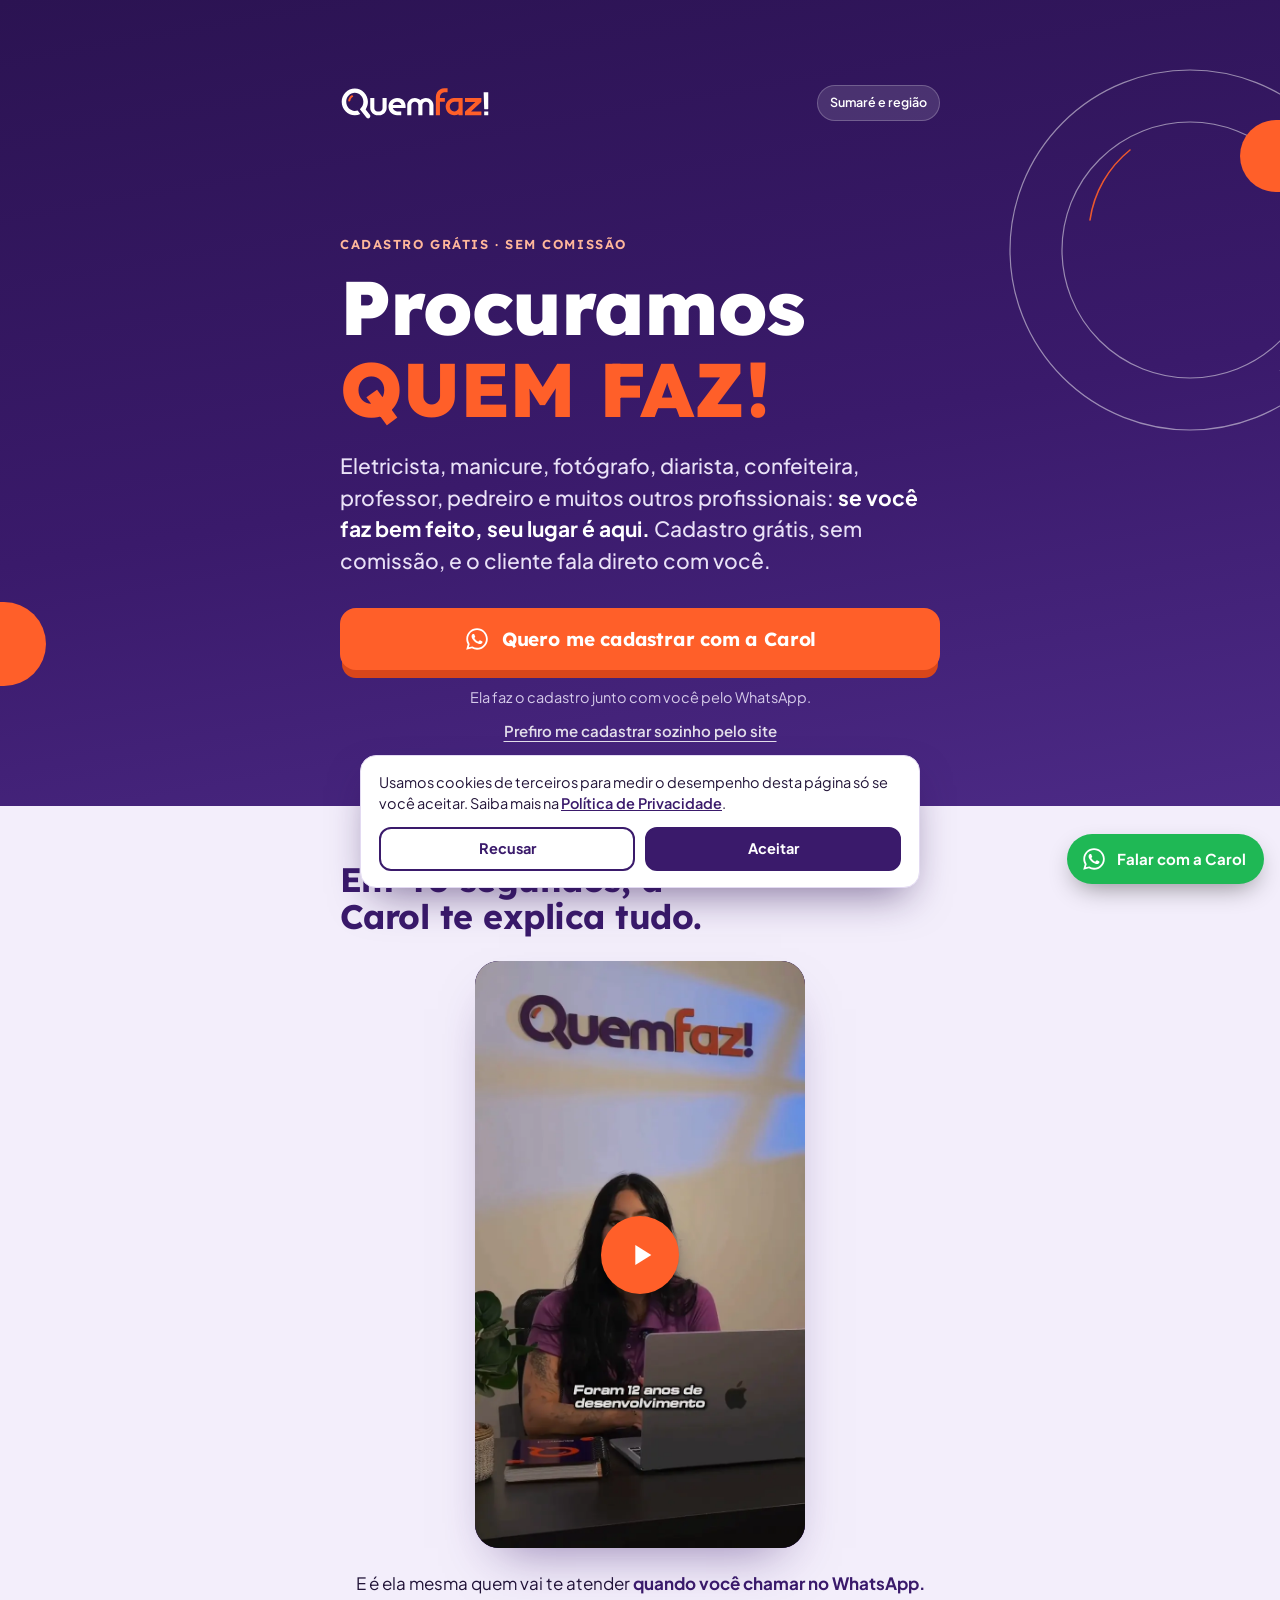
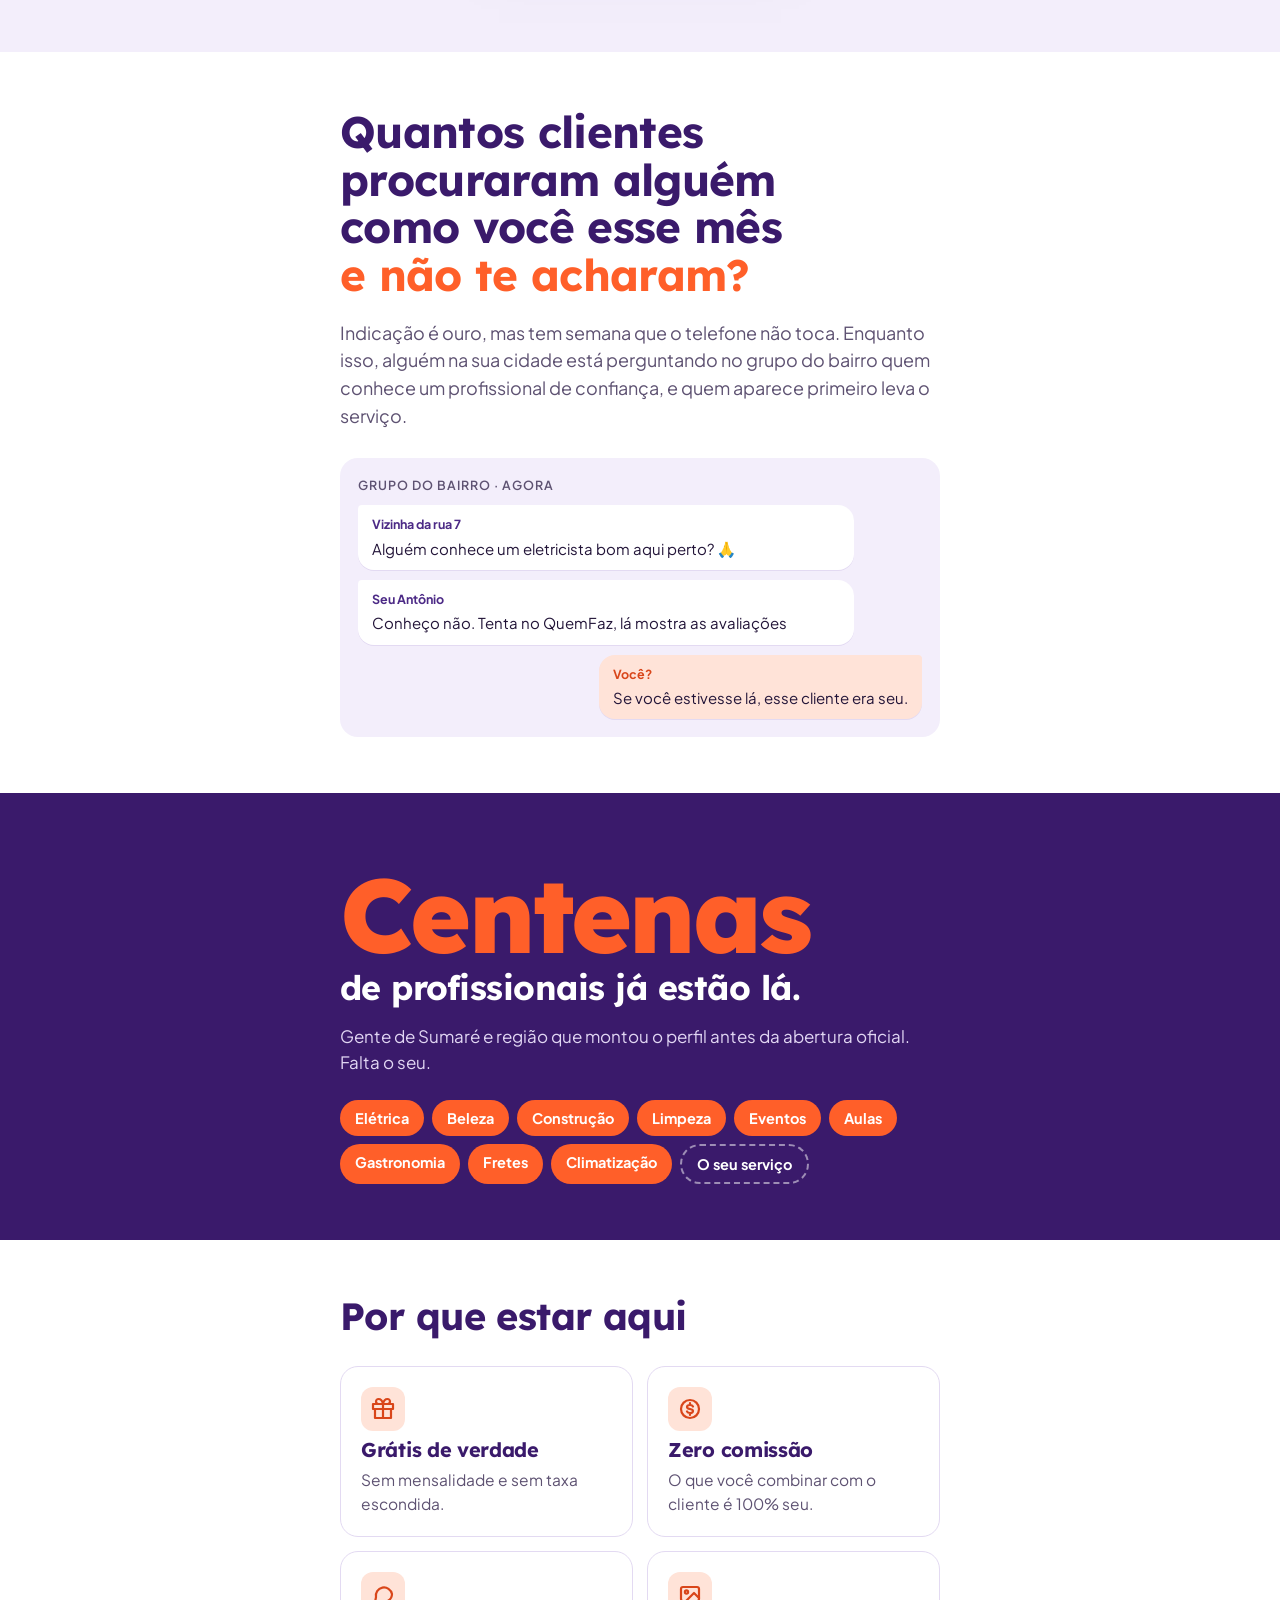
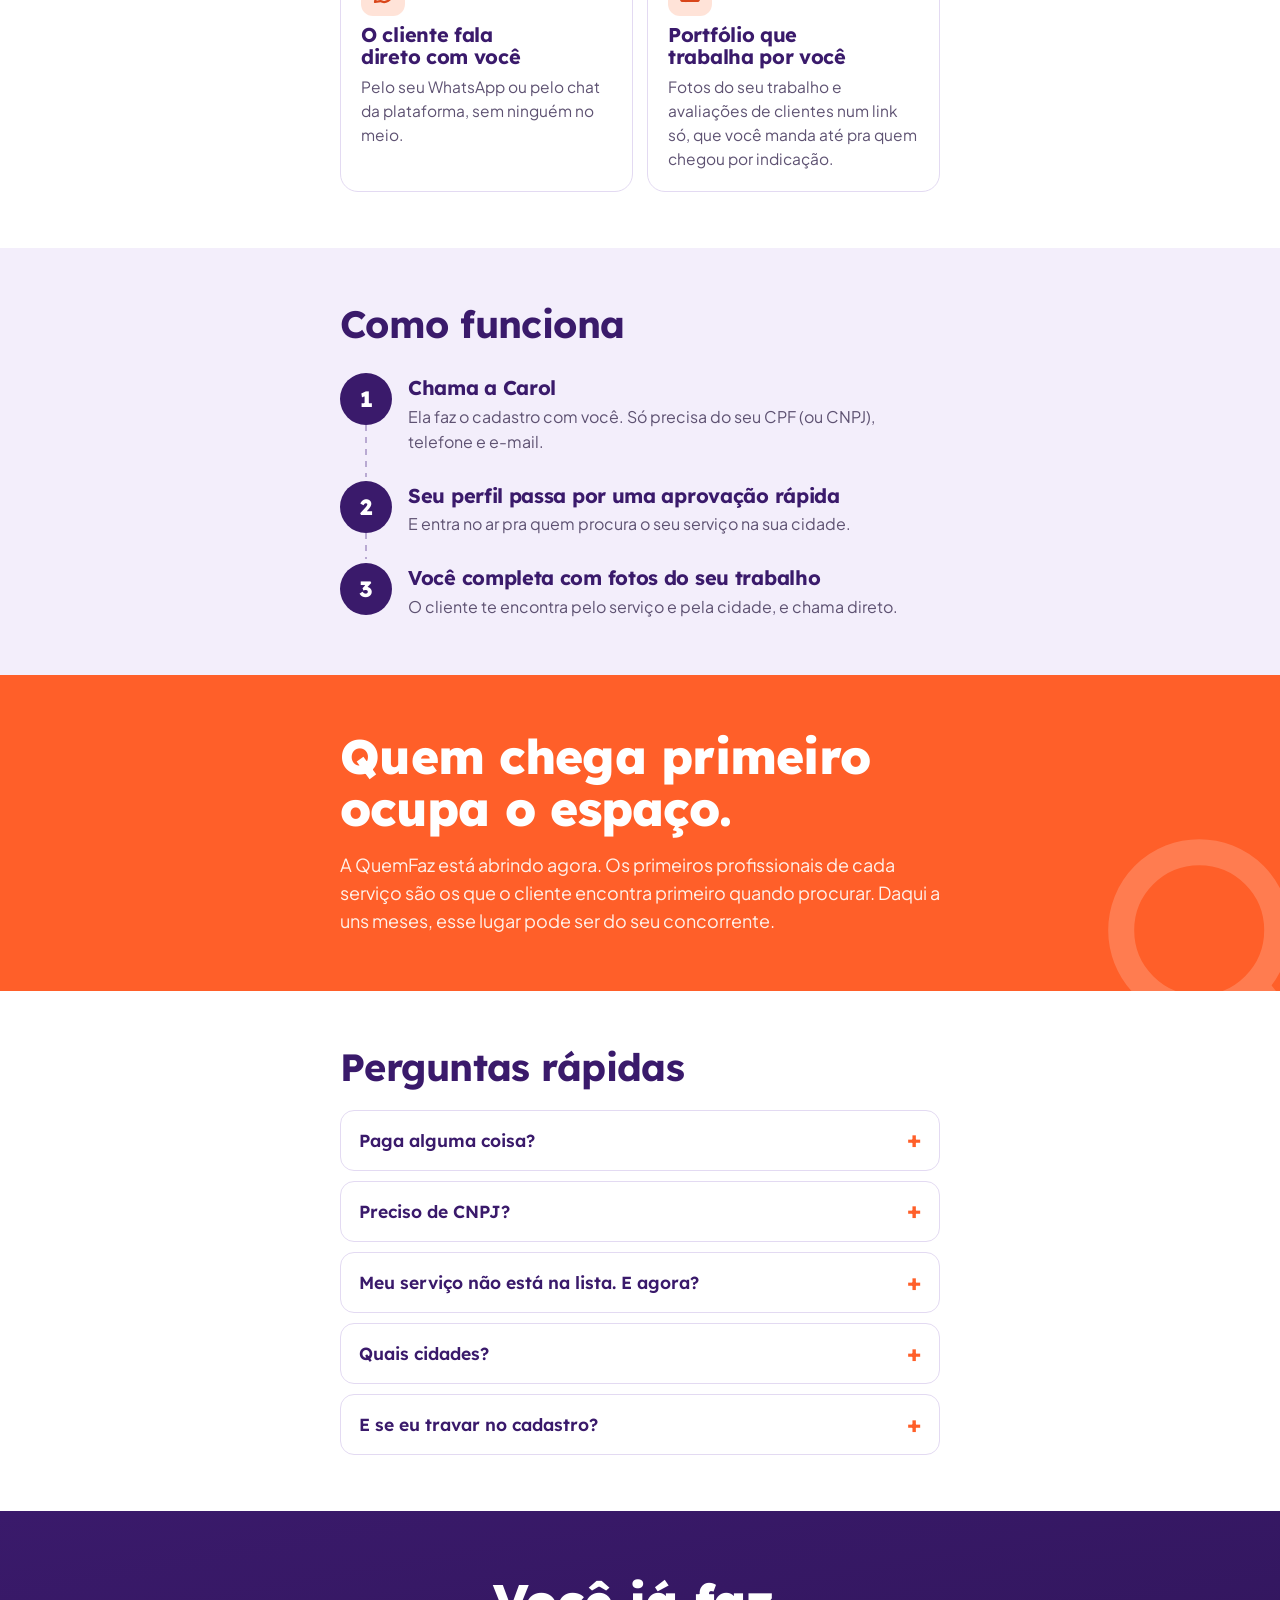
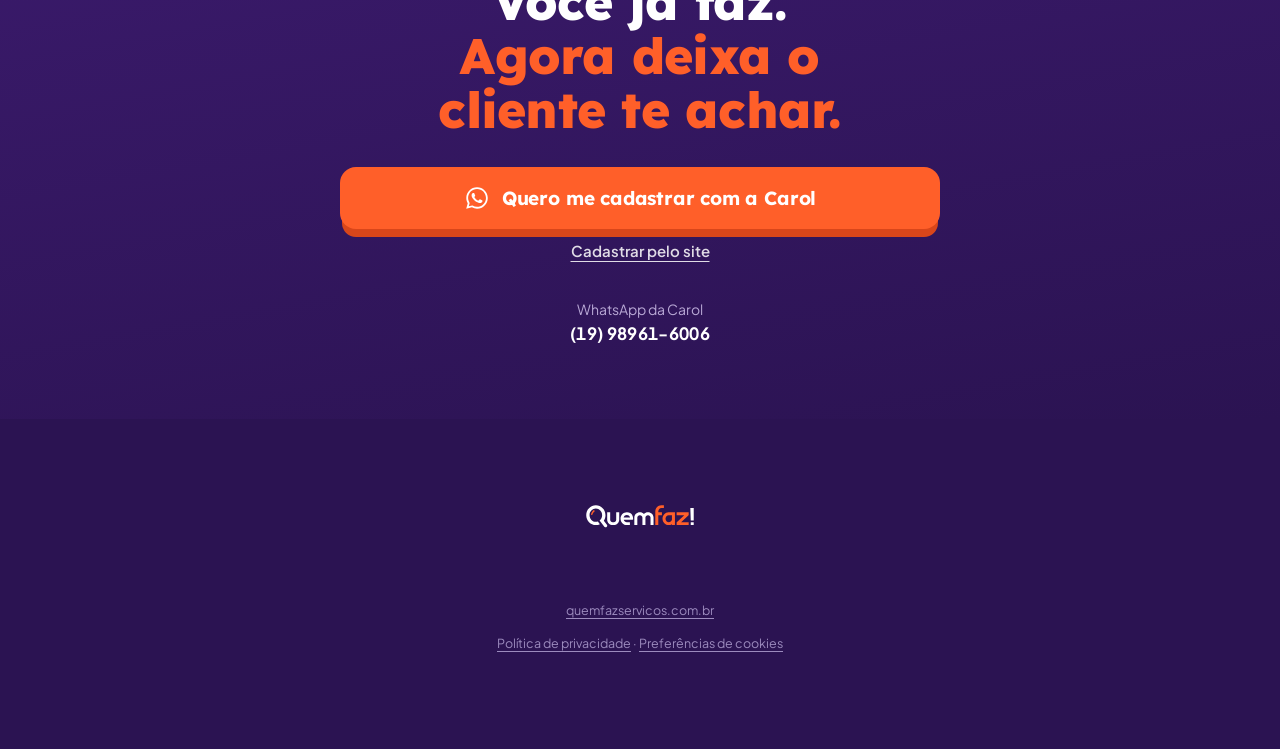
==== commit 720e52b4: "Add files via upload" ====
--- a/regional/index.html
+++ b/regional/index.html
@@ -197,7 +197,6 @@
 .video-moldura::before{content:"";position:absolute;width:260px;height:260px;border-radius:50%;border:34px solid rgba(255,255,255,.08);top:-70px;right:-90px}
 .legenda-video{margin-top:22px;text-align:center;font-size:17px;color:var(--tinta)}
 .legenda-video b{color:var(--roxo)}
-.video-moldura iframe{position:absolute;inset:0;width:100%;height:100%;border:0;z-index:1}
 
 /* ---------- Provocação ---------- */
 .provoca h2{font-size:clamp(30px,8vw,44px);color:var(--roxo)}
@@ -348,7 +347,9 @@
     <div class="miolo">
       <h2 id="t-video">Em 40 segundos, a Carol te explica tudo.</h2>
       <div class="video-moldura">
-        <iframe src="https://www.youtube-nocookie.com/embed/IV3aEE7vDuo?playsinline=1&amp;rel=0" title="Vídeo de apresentação da Carol" loading="lazy" allow="accelerometer; autoplay; clipboard-write; encrypted-media; gyroscope; picture-in-picture; web-share" referrerpolicy="strict-origin-when-cross-origin" allowfullscreen></iframe>
+        <div class="player" data-player>
+          <video src="../assets/carol-quemfaz.mp4" poster="../assets/carol-quemfaz-capa.webp" width="720" height="1280" preload="metadata" playsinline controls aria-label="Vídeo de apresentação da Carol"></video>
+        </div>
       </div>
       <p class="legenda-video">E é ela mesma quem vai te atender <b>quando você chamar no WhatsApp.</b></p>
     </div>
@@ -476,5 +477,6 @@
 </a>
 
 <script src="../assets/site.js" defer></script>
+<script src="../assets/player.js" defer></script>
 </body>
 </html>
--- a/assets/site.css
+++ b/assets/site.css
@@ -1,4 +1,4 @@
-/* Partes comuns às LPs e à 404: links do rodapé e banner de cookies. */
+/* Partes comuns às LPs e à 404: links do rodapé, banner de cookies e player de vídeo. */
 
 .rodape a{color:inherit;text-underline-offset:3px}
 .rodape-links{margin-top:14px}
@@ -19,3 +19,36 @@
   border:2px solid #3A1A6B;background:#fff;color:#3A1A6B
 }
 .cookies-botoes [data-cookies="aceito"]{background:#3A1A6B;color:#fff}
+
+/* ---------- Player de vídeo ---------- */
+.player{position:absolute;inset:0;background:#2B1352;color:#fff}
+.player video{position:absolute;inset:0;width:100%;height:100%;object-fit:cover;display:block}
+.player:fullscreen video{object-fit:contain}
+.player-play{
+  position:absolute;left:50%;top:50%;transform:translate(-50%,-50%);
+  width:78px;height:78px;border-radius:50%;border:0;background:#FF5F29;color:#fff;
+  display:grid;place-items:center;cursor:pointer;box-shadow:0 12px 30px -8px rgba(0,0,0,.55);
+  transition:transform .15s ease, opacity .2s ease
+}
+.player-play:hover{transform:translate(-50%,-50%) scale(1.06)}
+.player-play svg{width:32px;height:32px;margin-left:4px;fill:currentColor}
+.player.tocando .player-play{opacity:0;pointer-events:none}
+.player-barra{
+  position:absolute;left:0;right:0;bottom:0;display:flex;flex-wrap:wrap;align-items:center;gap:2px 4px;
+  padding:36px 10px 8px;background:linear-gradient(rgba(43,19,82,0),rgba(43,19,82,.92));transition:opacity .25s ease
+}
+.player:not(.iniciado) .player-barra{opacity:0;pointer-events:none}
+.player.tocando.ocioso .player-barra{opacity:0}
+.player.tocando.ocioso{cursor:none}
+.player-btn{flex:none;width:38px;height:38px;border:0;border-radius:10px;background:transparent;color:#fff;display:grid;place-items:center;cursor:pointer}
+.player-btn:hover{background:rgba(255,255,255,.14)}
+.player-btn svg{width:22px;height:22px;fill:currentColor}
+.player-tempo{margin-right:auto;font-size:12.5px;font-weight:600;font-variant-numeric:tabular-nums;color:#E9E1F7}
+.player-progresso{
+  --p:0%;order:-1;flex:1 1 100%;height:22px;margin:0;background:transparent;cursor:pointer;
+  -webkit-appearance:none;appearance:none
+}
+.player-progresso::-webkit-slider-runnable-track{height:5px;border-radius:5px;background:linear-gradient(to right,#FF5F29 var(--p),rgba(255,255,255,.3) var(--p))}
+.player-progresso::-moz-range-track{height:5px;border-radius:5px;background:linear-gradient(to right,#FF5F29 var(--p),rgba(255,255,255,.3) var(--p))}
+.player-progresso::-webkit-slider-thumb{-webkit-appearance:none;width:15px;height:15px;margin-top:-5px;border-radius:50%;background:#fff;border:3px solid #FF5F29}
+.player-progresso::-moz-range-thumb{width:9px;height:9px;border-radius:50%;background:#fff;border:3px solid #FF5F29}
